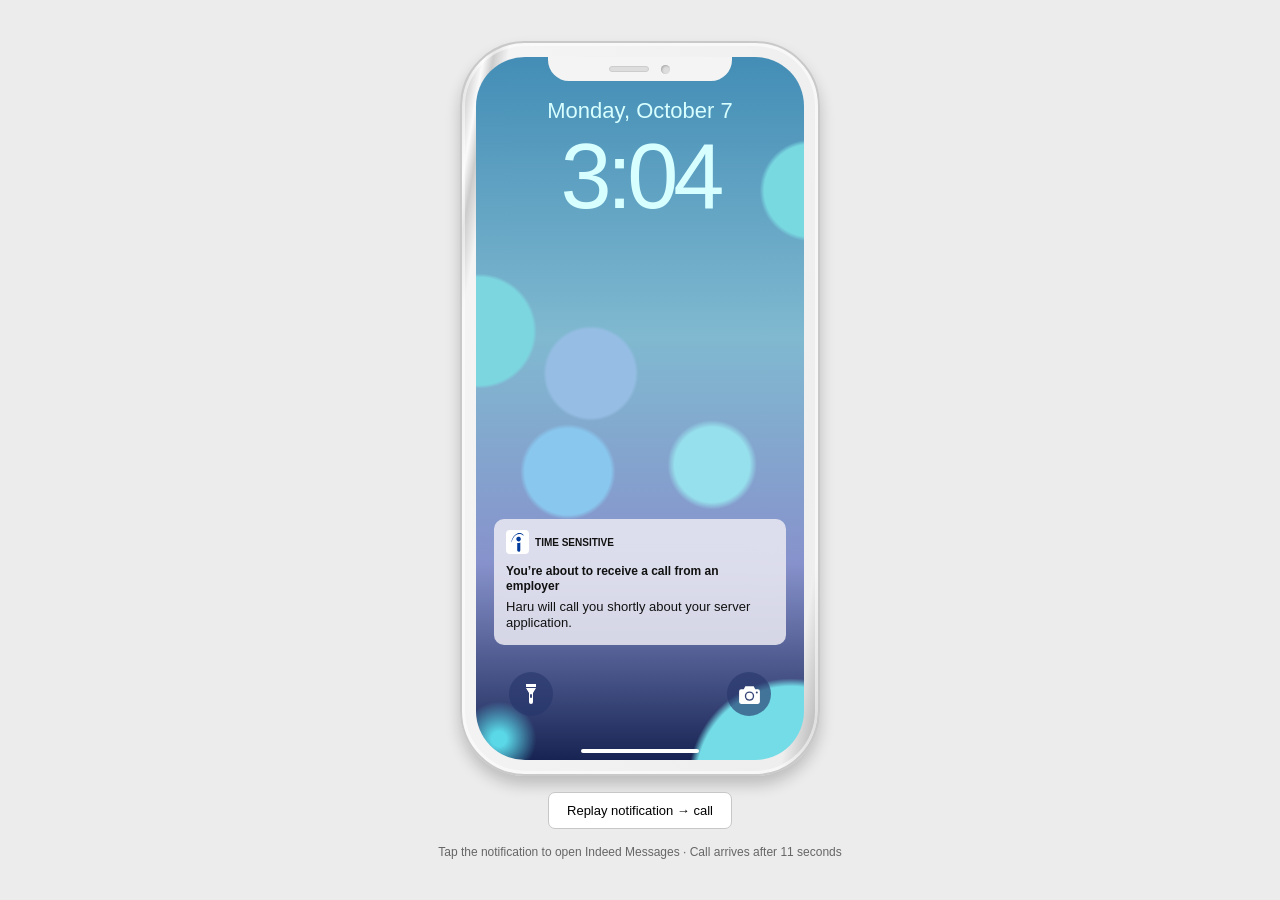
==== indeed-c2c-in-dradis/jobseeker-app.html @ b5d99a65 "Simplify Haru call header and inset status bar" ====
<!doctype html>
<html lang="en"><head><meta charset="utf-8"><meta name="viewport" content="width=device-width,initial-scale=1"><title>Indeed — Jobseeker incoming call</title><link rel="stylesheet" href="jobseeker.css"><link rel="stylesheet" href="jobseeker-flow.css"></head>
<body><main><div class="phone"><div class="screen"><div class="notch"><i></i><b></b></div><section id="lock" aria-label="Jobseeker lock screen"><div class="date">Monday, October 7</div><div class="time">3:04</div><button type="button" class="notification" aria-label="Open employer message in Indeed"><div class="notification-heading"><span class="indeed-icon"><img src="assets/indeed-notification.svg" alt="Indeed"></span><strong>TIME SENSITIVE</strong></div><h1>You’re about to receive a call from an employer</h1><p>Haru will call you shortly about your server application.</p></button><div class="shortcuts"><span aria-label="Flashlight"><svg viewBox="0 0 24 24" aria-hidden="true"><path fill="currentColor" d="M7 2h10v3H7zm0 4h10l-3 5v9a2 2 0 0 1-4 0v-9z"/><rect x="11" y="12" width="2" height="4" rx="1" fill="#354578"/></svg></span><span aria-label="Camera"><svg viewBox="0 0 24 24" aria-hidden="true"><path fill="currentColor" d="M8 4h8l1.5 3H20a2 2 0 0 1 2 2v10a2 2 0 0 1-2 2H4a2 2 0 0 1-2-2V9a2 2 0 0 1 2-2h2.5z"/><circle cx="12" cy="13.5" r="4.5" fill="#354578"/><circle cx="12" cy="13.5" r="3.2" fill="currentColor"/><circle cx="19" cy="10" r="1" fill="#354578"/></svg></span></div></section><section id="messages" hidden aria-label="Indeed messaging"><div class="ios-status"><span>4:50</span><div><span class="cell-bars" aria-hidden="true"><i></i><i></i><i></i><i></i></span><svg class="" viewBox="0 0 24 24" fill="none" stroke="currentColor" stroke-width="1.5" stroke-linecap="round" stroke-linejoin="round" aria-hidden="true"><path d="M3 8c5-4 13-4 18 0M6 11c3.5-3 8.5-3 12 0m-9 3c2-1.5 4-1.5 6 0"/><circle cx="12" cy="17" r="1" fill="currentColor" stroke="none"/></svg><svg class="" viewBox="0 0 24 24" fill="none" stroke="currentColor" stroke-width="1.5" stroke-linecap="round" stroke-linejoin="round" aria-hidden="true"><rect x="2" y="7" width="18" height="10" rx="2"/><path d="M22 10v4"/><rect x="4" y="9" width="14" height="6" rx=".7" fill="currentColor" stroke="none"/></svg></div></div><div class="safari-address"><small>AA</small><span>messages.indeed.com</span><span>↻</span></div><div class="thread-header"><span aria-hidden="true">‹</span><div><strong>Server</strong><small>Haru</small></div><span aria-hidden="true">⋮</span></div><div class="thread-scroll" id="message-list"><p class="applied">You applied to this position on October 7.</p><div class="thread-day">MONDAY</div><div class="sender"><span class="sender-avatar"><img src="assets/haru-logo.svg" alt="Haru"></span><strong>Hiring team</strong><time>· 3:04 PM</time></div><div class="message-body"><p>Dear Oliver,</p><p>Thank you for applying for our server position at Haru. We’re interested in learning more about your experience.</p><p>We’ll call you shortly through Indeed to talk about your application. You can answer the call right here.</p><p>Thanks,<br>Haru<br>Hiring team</p></div></div><form id="message-form"><textarea id="message-input" aria-label="Write your message" placeholder="Write your message"></textarea><div class="composer-actions"><span class="attachment-icon" role="img" aria-label="Attachment"><svg viewBox="0 0 24 24" fill="none" stroke="currentColor" stroke-width="1.7" stroke-linecap="round" stroke-linejoin="round" aria-hidden="true"><path d="M8 7v10a4 4 0 0 0 8 0V6a3 3 0 0 0-6 0v11a1 1 0 0 0 2 0V7"/></svg></span><button type="submit">Send</button></div></form><div class="browser-toolbar" aria-label="Safari toolbar"><span aria-label="Back"><svg class="" viewBox="0 0 24 24" fill="none" stroke="currentColor" stroke-width="1.5" stroke-linecap="round" stroke-linejoin="round" aria-hidden="true"><path d="m14.5 5-7 7 7 7"/></svg></span><span class="disabled" aria-label="Forward"><svg class="" viewBox="0 0 24 24" fill="none" stroke="currentColor" stroke-width="1.5" stroke-linecap="round" stroke-linejoin="round" aria-hidden="true"><path d="m9.5 5 7 7-7 7"/></svg></span><span aria-label="Share"><svg class="" viewBox="0 0 24 24" fill="none" stroke="currentColor" stroke-width="1.5" stroke-linecap="round" stroke-linejoin="round" aria-hidden="true"><path d="M8 8H5v13h14V8h-3M12 15V2m-4 4 4-4 4 4"/></svg></span><span aria-label="Bookmarks"><svg class="" viewBox="0 0 24 24" fill="none" stroke="currentColor" stroke-width="1.5" stroke-linecap="round" stroke-linejoin="round" aria-hidden="true"><path d="M12 5c-3-2-6-2-10-1v16c4-1 7-1 10 1 3-2 6-2 10-1V4c-4-1-7-1-10 1Zm0 0v16"/></svg></span><span aria-label="Tabs"><svg class="" viewBox="0 0 24 24" fill="none" stroke="currentColor" stroke-width="1.5" stroke-linecap="round" stroke-linejoin="round" aria-hidden="true"><rect x="7" y="7" width="14" height="14" rx="2"/><path d="M16 7V3H3v13h4"/></svg></span></div></section><section id="incoming" hidden aria-label="Incoming employer call"><div class="ios-status"><span>4:50</span><div><span class="cell-bars" aria-hidden="true"><i></i><i></i><i></i><i></i></span><svg class="" viewBox="0 0 24 24" fill="none" stroke="currentColor" stroke-width="1.5" stroke-linecap="round" stroke-linejoin="round" aria-hidden="true"><path d="M3 8c5-4 13-4 18 0M6 11c3.5-3 8.5-3 12 0m-9 3c2-1.5 4-1.5 6 0"/><circle cx="12" cy="17" r="1" fill="currentColor" stroke="none"/></svg><svg class="" viewBox="0 0 24 24" fill="none" stroke="currentColor" stroke-width="1.5" stroke-linecap="round" stroke-linejoin="round" aria-hidden="true"><rect x="2" y="7" width="18" height="10" rx="2"/><path d="M22 10v4"/><rect x="4" y="9" width="14" height="6" rx=".7" fill="currentColor" stroke="none"/></svg></div></div><h2>Haru</h2><p id="phone-status" role="status">Incoming call</p><div class="avatar"><img src="assets/haru-logo.svg" alt="Haru"></div><div class="call-actions"><button id="decline" class="red" aria-label="Decline call"><svg viewBox="0 0 32 32" aria-hidden="true" focusable="false"><path fill="currentColor" d="M7.1 3.3c.7-.4 1.6-.2 2 .5l3.2 5.1c.4.7.4 1.5-.2 2.1l-2.2 2.2c1.9 3.8 4.9 6.8 8.7 8.7l2.2-2.2c.6-.6 1.4-.6 2.1-.2l5.1 3.2c.7.4.9 1.3.5 2l-1.6 3c-.6 1.1-1.8 1.7-3 1.4C13.4 27 5 18.6 2.9 8.1c-.3-1.2.3-2.4 1.4-3z"/></svg><small>Decline</small></button><button id="answer" class="green" aria-label="Accept call"><svg viewBox="0 0 32 32" aria-hidden="true" focusable="false"><path fill="currentColor" d="M7.1 3.3c.7-.4 1.6-.2 2 .5l3.2 5.1c.4.7.4 1.5-.2 2.1l-2.2 2.2c1.9 3.8 4.9 6.8 8.7 8.7l2.2-2.2c.6-.6 1.4-.6 2.1-.2l5.1 3.2c.7.4.9 1.3.5 2l-1.6 3c-.6 1.1-1.8 1.7-3 1.4C13.4 27 5 18.6 2.9 8.1c-.3-1.2.3-2.4 1.4-3z"/></svg><small>Accept</small></button></div><div class="connected-controls" hidden><button id="call-camera" aria-label="Turn camera on" aria-pressed="false"><svg viewBox="0 0 24 24" fill="none" stroke="currentColor" stroke-width="1.8" stroke-linecap="round" stroke-linejoin="round" aria-hidden="true"><rect x="2" y="6" width="13" height="12" rx="2"/><path d="m15 10 7-4v12l-7-4"/></svg><small>Camera</small></button><button id="call-microphone" aria-label="Mute microphone" aria-pressed="false"><svg viewBox="0 0 24 24" fill="none" stroke="currentColor" stroke-width="1.8" stroke-linecap="round" stroke-linejoin="round" aria-hidden="true"><rect x="9" y="2" width="6" height="13" rx="3"/><path d="M5 10v2a7 7 0 0 0 14 0v-2m-7 9v3m-4 0h8"/></svg><small>Mute</small></button><button id="call-speaker" aria-label="Turn speakerphone on" aria-pressed="false"><svg viewBox="0 0 24 24" fill="none" stroke="currentColor" stroke-width="1.8" stroke-linecap="round" stroke-linejoin="round" aria-hidden="true"><path d="M3 9h4l5-5v16l-5-5H3zm13-1a6 6 0 0 1 0 8m3-11a10 10 0 0 1 0 14"/></svg><small>Speaker</small></button><button id="call-end" aria-label="End call"><svg viewBox="0 0 24 24" fill="none" stroke="currentColor" stroke-width="1.8" stroke-linecap="round" stroke-linejoin="round" aria-hidden="true"><path d="M3 14c5-5 13-5 18 0l-2 4-4-2v-3H9v3l-4 2z"/></svg><small>End</small></button></div></section><div class="home-bar"></div></div></div><button id="replay">Replay notification → call</button><p class="demo-label">Tap the notification to open Indeed Messages · Call arrives after 11 seconds</p></main><script src="jobseeker-flow.js"></script></body></html>
---- indeed-c2c-in-dradis/jobseeker.css ----
*{box-sizing:border-box}body{margin:0;background:#ececec;font-family:Arial,Helvetica,sans-serif;color:#111}main{min-height:100dvh;display:flex;align-items:center;justify-content:center;flex-direction:column;padding:24px;gap:16px}.phone{width:min(360px,calc((100dvh - 132px)*.49));min-width:240px;aspect-ratio: .49;background:linear-gradient(100deg,#aaa,#fafafa 5%,#ccc 7%,#f4f4f4 10%,#eee 92%,#aaa);border:2px solid #c9c9c9;border-radius:65px;padding:14px;box-shadow:0 9px 15px #0003,inset 0 0 0 3px #fff8}.screen{height:100%;position:relative;overflow:hidden;border-radius:49px;background:radial-gradient(circle at 102% 19%,#79d9e1 0 7%,transparent 7.7%),radial-gradient(circle at 1% 39%,#7cd6e0 0 10%,transparent 10.7%),radial-gradient(circle at 35% 45%,#96bde4 0 10%,transparent 10.8%),radial-gradient(circle at 72% 58%,#96dfec 0 8%,transparent 9.5%),radial-gradient(circle at 28% 59%,#89c7ee 0 9%,transparent 10%),radial-gradient(circle at 96% 103%,#73dce7 0 12%,transparent 13%),radial-gradient(circle at 7% 97%,#5ad8e7 0 1%,transparent 5%),linear-gradient(#438db6,#80b9d0 40%,#8792cc 72%,#172453)}.notch{position:absolute;z-index:3;top:0;left:22%;width:56%;height:24px;background:#f4f4f4;border-radius:0 0 21px 21px;display:flex;align-items:center;justify-content:center;gap:12px}.notch i{width:40px;height:6px;border-radius:10px;background:#ddd;border:1px solid #ccc}.notch b{width:9px;height:9px;background:#ddd;border-radius:50%;box-shadow:inset 1px 1px 2px #aaa}.date{text-align:center;color:#d7ffff;font-size:clamp(16px,2.6vh,22px);padding-top:41px}.time{text-align:center;font-size:clamp(65px,12vh,92px);letter-spacing:-5px;line-height:1.15;color:#d7ffff}.notification{position:absolute;left:5.5%;right:5.5%;bottom:16.4%;border-radius:10px;background:#ebeaf3d9;padding:11px 12px 14px;backdrop-filter:blur(15px)}.notification-heading{display:flex;align-items:center;gap:6px;margin-bottom:10px;font-size:10px}.indeed-icon{background:white;border-radius:4px;color:#003a9b;font-size:20px;font-weight:bold;width:23px;height:24px;text-align:center;font-family:Georgia,serif}.notification h1{font-size:12px;line-height:1.25;margin:0 0 5px;font-weight:600}.notification p{font-size:13px;line-height:1.2;margin:0}.shortcuts{position:absolute;bottom:6.2%;left:10%;right:10%;display:flex;justify-content:space-between}.shortcuts span{display:grid;place-items:center;border-radius:100%;width:44px;height:44px;background:#27366ca1;color:white;font-size:25px}.home-bar{position:absolute;bottom:7px;left:32%;width:36%;height:4px;border-radius:4px;background:white}#incoming{position:absolute;inset:0;background:#192c4c77;color:white;text-align:center;padding-top:67px;backdrop-filter:blur(20px)}[hidden]{display:none!important}.call-label{font-size:14px;opacity:.8;margin:0 0 15px}h2{font-size:25px;font-weight:400;line-height:1.2;margin:0 12px}#phone-status{font-size:15px;color:#dce4f0}.avatar{width:85px;height:85px;border-radius:50%;background:#ffffff24;margin:40px auto;font-size:30px;display:grid;place-items:center}.call-actions{position:absolute;bottom:15%;left:13%;right:13%;display:flex;justify-content:space-between}.call-actions button{border:0;border-radius:50%;width:58px;height:58px;color:#fff;font-size:32px;position:relative;cursor:pointer}.red{background:#ff3b30}.green{background:#34c759}.call-actions small{position:absolute;top:72px;left:0;width:100%;font-size:12px}#replay{border:1px solid #c7c7c7;background:white;border-radius:7px;padding:10px 18px;font-size:13px;cursor:pointer}.demo-label{font-size:12px;color:#666;margin:0}

.call-actions button{display:grid;place-items:center;padding:0}.call-actions svg{width:31px;height:31px;display:block}.call-actions .red svg{transform:rotate(135deg)}.call-actions .green svg{transform:rotate(-8deg)}.call-actions small{font-family:-apple-system,BlinkMacSystemFont,Arial,sans-serif;font-size:13px;font-weight:400;color:white;line-height:1.2}.call-actions button:focus-visible{outline:3px solid white;outline-offset:5px}

.shortcuts svg{display:block;width:25px;height:25px}.shortcuts span:first-child svg{width:24px;height:28px}

.indeed-icon{display:inline-flex;align-items:center;justify-content:center;flex-shrink:0}.indeed-icon img{display:block;width:17px;height:21px;object-fit:contain}
---- indeed-c2c-in-dradis/jobseeker-flow.css ----
.notification{display:block;text-align:left;border:0;font-family:inherit;color:inherit;cursor:pointer;width:89%;transition:background .15s}.notification:hover{background:#f5f5ffff}.notification:focus-visible{outline:3px solid #003a9b;outline-offset:3px}#messages{position:absolute;inset:0;background:#fff;display:flex;flex-direction:column;padding:29px 0 14px;font-family:Arial,Helvetica,sans-serif}.safari-address{margin:6px 8px 0;background:#efefef;border-radius:8px;display:flex;align-items:center;justify-content:space-between;padding:9px 10px;font-size:11px;color:#111}.safari-address small{font-size:9px}.thread-header{display:flex;align-items:center;justify-content:space-between;padding:15px 12px 11px;border-bottom:1px solid #e9e9e9;color:#444}.thread-header>span{font-size:23px}.thread-header div{text-align:center}.thread-header strong{display:block;font-size:13px}.thread-header small{display:block;font-size:11px;color:#767676;margin-top:4px}.thread-scroll{padding:12px 10px;flex:1;overflow:auto}.applied{font-size:10px;padding:14px 9px;background:#f3f2f1;color:#595959;border-radius:6px;text-align:center;margin:0 0 16px}.thread-day{display:flex;align-items:center;gap:10px;font-size:8px;color:#767676;justify-content:center;margin:0 0 12px}.thread-day:before,.thread-day:after{content:'';height:1px;background:#ddd;flex:1}.sender{display:flex;align-items:center;gap:6px;font-size:11px}.sender-avatar{display:grid;place-items:center;width:22px;height:22px;border-radius:50%;background:#f4e2a2;color:#315343;font-size:9px;border:1px solid #54736c}.sender time{font-size:9px;color:#767676}.message-body{margin:3px 3px 20px 28px;color:#444;font-size:12px;line-height:1.55}.message-body p{margin:0 0 15px}#message-form{border-top:1px solid #ddd;padding:12px 12px 10px;box-shadow:0 -1px 3px #00000008}#message-input{resize:none;width:100%;height:48px;border:0;outline:none;font-family:inherit;font-size:12px}#message-input:focus-visible{outline:2px solid #003a9b;border-radius:3px}.composer-actions{display:flex;justify-content:space-between;align-items:center}.composer-actions span{font-size:20px;color:#767676}.composer-actions button{background:#2557a7;color:white;border:0;border-radius:5px;padding:7px 12px;font-size:11px;font-weight:bold;cursor:pointer}.browser-toolbar{height:40px;background:#fafafa;display:flex;align-items:center;justify-content:space-around;color:#007aff;font-size:22px;border-top:1px solid #eee}.sent-message{margin:10px 0 10px 35px;background:#eef4ff;border-radius:9px;padding:10px;font-size:12px;line-height:1.4;overflow-wrap:anywhere}#incoming{background:linear-gradient(#edf3ff,#fff);color:#2d2d2d;backdrop-filter:none;padding-top:65px}#incoming .call-label{color:#595959;font-size:11px;letter-spacing:1px}#incoming h2{font-size:24px;font-weight:600}#incoming .avatar{background:white;border:1px solid #d5e0f2;border-radius:20px;color:#476251;margin:28px auto}#incoming #phone-status{color:#003a9b}#incoming .call-actions small{color:#2d2d2d}#incoming .call-role{color:#595959;font-size:12px;margin:14px 15px}.screen:has(#messages:not([hidden])),.screen:has(#incoming:not([hidden])){background:#fff}.screen:has(#messages:not([hidden])) .home-bar,.screen:has(#incoming:not([hidden])) .home-bar{background:#222}.screen:has(#messages:not([hidden])) .notch,.screen:has(#incoming:not([hidden])) .notch{background:#222}

/* iPhone Safari chrome */
#messages{padding-top:0}.ios-status{height:32px;min-height:32px;padding:8px 15px 0;display:flex;align-items:center;justify-content:space-between;font-size:11px;font-weight:600;color:#111}.ios-status>div{display:flex;align-items:center;gap:4px}.ios-status svg{width:15px;height:15px}.ios-status svg:last-child{width:20px}.cell-bars{display:flex;align-items:flex-end;gap:1.5px;height:10px}.cell-bars i{width:2px;background:#111;border-radius:.4px}.cell-bars i:nth-child(1){height:3px}.cell-bars i:nth-child(2){height:5px}.cell-bars i:nth-child(3){height:7px}.cell-bars i:nth-child(4){height:9px}.safari-address{margin:6px 8px 0;padding:8px 9px;min-height:30px;border-radius:7px;font-size:11px}.safari-address small{font-size:10px}.browser-toolbar{height:44px;min-height:44px;padding:7px 10px 8px;background:#fafafa;display:flex;justify-content:space-between;align-items:center;border-top:1px solid #e8e8e8}.browser-toolbar>span{display:grid;place-items:center;width:32px;height:30px;color:#007aff}.browser-toolbar svg{width:20px;height:20px}.browser-toolbar .disabled{color:#c7c7cc}.attachment-icon{display:inline-flex;align-items:center}.attachment-icon svg{width:19px;height:22px;color:#767676}.screen:has(#messages:not([hidden])) .notch{height:20px;width:52%;left:24%;border-radius:0 0 13px 13px}.screen:has(#messages:not([hidden])) .notch i{width:30px;height:3px;background:#444;border:0}.screen:has(#messages:not([hidden])) .notch b{width:5px;height:5px;background:#263144;box-shadow:inset 0 0 2px #000}

/* Continuous Safari chrome and unclipped upright attachment. */
#messages{padding-bottom:0;background:#f5f5f5}.ios-status{background:#f5f5f5}.safari-address{background:#e9e9e9;margin-bottom:10px;flex-shrink:0}.thread-header{border-top:1px solid #d4d4d4;background:white;flex-shrink:0}.thread-scroll{background:white;min-height:0}#message-form{background:white;flex-shrink:0}.browser-toolbar{height:58px;min-height:58px;padding-bottom:22px;background:#f5f5f5}.screen:has(#messages:not([hidden])){background:#f5f5f5}.attachment-icon{width:24px;height:28px;display:inline-flex;align-items:center;justify-content:center;overflow:visible}.attachment-icon svg{width:21px;height:25px;overflow:visible;transform:none;flex-shrink:0}

/* Haru identity and dark in-app call screen. */
.sender-avatar{background:#111;border:0;overflow:hidden}.sender-avatar img{width:100%;height:100%;display:block}.avatar img{width:100%;height:100%;display:block;border-radius:50%}#incoming{background:radial-gradient(ellipse at 10% 70%,#514035,transparent 80%),#252423;color:white;padding-top:62px;display:flex;flex-direction:column;align-items:center}#incoming .call-label{color:#ddd;font-size:12px;letter-spacing:0;order:0;margin:0}#incoming .avatar{order:1;margin:42px auto 20px;width:91px;height:91px;background:#111;border:0;border-radius:50%;overflow:hidden}#incoming h2{order:2;font-size:29px;margin:0;font-weight:600;color:white}#incoming .call-role{order:3;color:#ddd;margin:12px 15px 0;font-size:13px}#incoming #phone-status{order:4;color:white;margin-top:15px;font-size:18px}#incoming .call-actions{bottom:14%;left:16%;right:16%}#incoming .call-actions small{color:white}#incoming .green{background:#34c759}#incoming .red{background:#ed1835}.screen:has(#incoming:not([hidden])) .home-bar{background:white}
/* Indeed ringing state: repeating dots stop once the call is answered or ended. */
#incoming{background:radial-gradient(ellipse at 15% 70%,#2557a7,transparent 85%),linear-gradient(155deg,#123f85,#071f4a)}
#incoming.ringing #phone-status::after{content:'...';display:inline-block;width:1.1em;overflow:hidden;vertical-align:bottom;white-space:nowrap;text-align:left;animation:ringing-dots 1.4s steps(4,end) infinite}
@keyframes ringing-dots{0%{clip-path:inset(0 100% 0 0)}25%{clip-path:inset(0 66% 0 0)}50%{clip-path:inset(0 33% 0 0)}75%,100%{clip-path:inset(0 0 0 0)}}
@media(prefers-reduced-motion:reduce){#incoming.ringing #phone-status::after{animation:none;clip-path:none}}

#incoming>.ios-status{position:absolute;top:0;left:0;right:0;background:transparent;color:white}#incoming .cell-bars i{background:white}.connected-controls{position:absolute;bottom:12%;left:6%;right:6%;display:flex;justify-content:space-between;gap:10px}.connected-controls button{position:relative;background:#ffffff20;color:white;border:0;border-radius:50%;width:48px;height:48px;display:grid;place-items:center;cursor:pointer}.connected-controls svg{width:23px;height:23px;fill:none}.connected-controls button[aria-pressed=true]{background:white;color:#003a9b}.connected-controls #call-end{background:#ed1835;color:white}.connected-controls small{position:absolute;top:59px;font-size:10px;color:white;white-space:nowrap}.connected-controls button:focus-visible{outline:2px solid white;outline-offset:4px}

#incoming>.ios-status{padding-left:24px;padding-right:24px;padding-top:11px;height:35px;min-height:35px}#incoming .avatar{margin-top:32px}#incoming #phone-status{margin-top:13px}
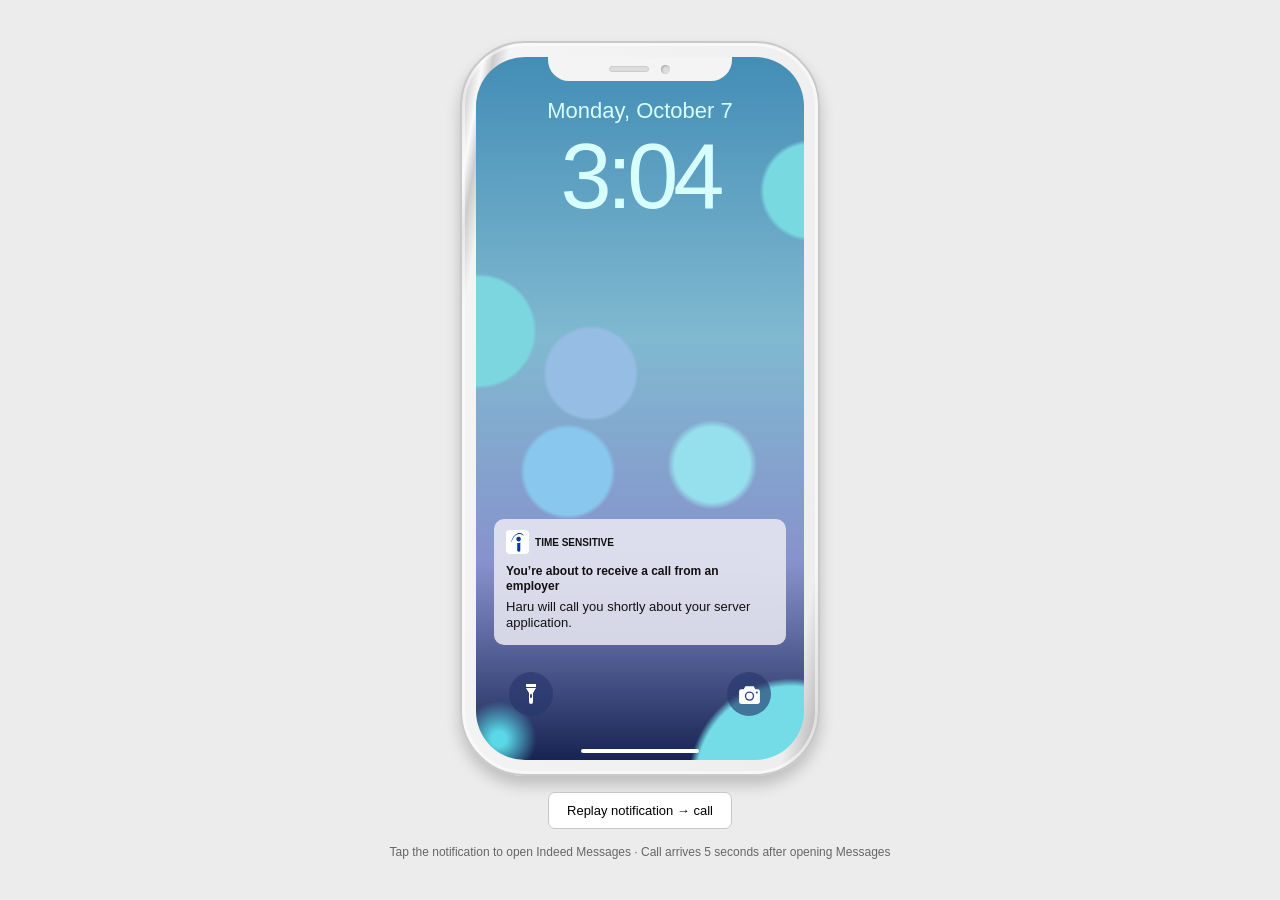
==== commit 1ef694fe: "Ring five seconds after opening Messages and return to thread after call" ====
--- a/indeed-c2c-in-dradis/jobseeker-app.html
+++ b/indeed-c2c-in-dradis/jobseeker-app.html
@@ -1,3 +1,3 @@
 <!doctype html>
 <html lang="en"><head><meta charset="utf-8"><meta name="viewport" content="width=device-width,initial-scale=1"><title>Indeed — Jobseeker incoming call</title><link rel="stylesheet" href="jobseeker.css"><link rel="stylesheet" href="jobseeker-flow.css"></head>
-<body><main><div class="phone"><div class="screen"><div class="notch"><i></i><b></b></div><section id="lock" aria-label="Jobseeker lock screen"><div class="date">Monday, October 7</div><div class="time">3:04</div><button type="button" class="notification" aria-label="Open employer message in Indeed"><div class="notification-heading"><span class="indeed-icon"><img src="assets/indeed-notification.svg" alt="Indeed"></span><strong>TIME SENSITIVE</strong></div><h1>You’re about to receive a call from an employer</h1><p>Haru will call you shortly about your server application.</p></button><div class="shortcuts"><span aria-label="Flashlight"><svg viewBox="0 0 24 24" aria-hidden="true"><path fill="currentColor" d="M7 2h10v3H7zm0 4h10l-3 5v9a2 2 0 0 1-4 0v-9z"/><rect x="11" y="12" width="2" height="4" rx="1" fill="#354578"/></svg></span><span aria-label="Camera"><svg viewBox="0 0 24 24" aria-hidden="true"><path fill="currentColor" d="M8 4h8l1.5 3H20a2 2 0 0 1 2 2v10a2 2 0 0 1-2 2H4a2 2 0 0 1-2-2V9a2 2 0 0 1 2-2h2.5z"/><circle cx="12" cy="13.5" r="4.5" fill="#354578"/><circle cx="12" cy="13.5" r="3.2" fill="currentColor"/><circle cx="19" cy="10" r="1" fill="#354578"/></svg></span></div></section><section id="messages" hidden aria-label="Indeed messaging"><div class="ios-status"><span>4:50</span><div><span class="cell-bars" aria-hidden="true"><i></i><i></i><i></i><i></i></span><svg class="" viewBox="0 0 24 24" fill="none" stroke="currentColor" stroke-width="1.5" stroke-linecap="round" stroke-linejoin="round" aria-hidden="true"><path d="M3 8c5-4 13-4 18 0M6 11c3.5-3 8.5-3 12 0m-9 3c2-1.5 4-1.5 6 0"/><circle cx="12" cy="17" r="1" fill="currentColor" stroke="none"/></svg><svg class="" viewBox="0 0 24 24" fill="none" stroke="currentColor" stroke-width="1.5" stroke-linecap="round" stroke-linejoin="round" aria-hidden="true"><rect x="2" y="7" width="18" height="10" rx="2"/><path d="M22 10v4"/><rect x="4" y="9" width="14" height="6" rx=".7" fill="currentColor" stroke="none"/></svg></div></div><div class="safari-address"><small>AA</small><span>messages.indeed.com</span><span>↻</span></div><div class="thread-header"><span aria-hidden="true">‹</span><div><strong>Server</strong><small>Haru</small></div><span aria-hidden="true">⋮</span></div><div class="thread-scroll" id="message-list"><p class="applied">You applied to this position on October 7.</p><div class="thread-day">MONDAY</div><div class="sender"><span class="sender-avatar"><img src="assets/haru-logo.svg" alt="Haru"></span><strong>Hiring team</strong><time>· 3:04 PM</time></div><div class="message-body"><p>Dear Oliver,</p><p>Thank you for applying for our server position at Haru. We’re interested in learning more about your experience.</p><p>We’ll call you shortly through Indeed to talk about your application. You can answer the call right here.</p><p>Thanks,<br>Haru<br>Hiring team</p></div></div><form id="message-form"><textarea id="message-input" aria-label="Write your message" placeholder="Write your message"></textarea><div class="composer-actions"><span class="attachment-icon" role="img" aria-label="Attachment"><svg viewBox="0 0 24 24" fill="none" stroke="currentColor" stroke-width="1.7" stroke-linecap="round" stroke-linejoin="round" aria-hidden="true"><path d="M8 7v10a4 4 0 0 0 8 0V6a3 3 0 0 0-6 0v11a1 1 0 0 0 2 0V7"/></svg></span><button type="submit">Send</button></div></form><div class="browser-toolbar" aria-label="Safari toolbar"><span aria-label="Back"><svg class="" viewBox="0 0 24 24" fill="none" stroke="currentColor" stroke-width="1.5" stroke-linecap="round" stroke-linejoin="round" aria-hidden="true"><path d="m14.5 5-7 7 7 7"/></svg></span><span class="disabled" aria-label="Forward"><svg class="" viewBox="0 0 24 24" fill="none" stroke="currentColor" stroke-width="1.5" stroke-linecap="round" stroke-linejoin="round" aria-hidden="true"><path d="m9.5 5 7 7-7 7"/></svg></span><span aria-label="Share"><svg class="" viewBox="0 0 24 24" fill="none" stroke="currentColor" stroke-width="1.5" stroke-linecap="round" stroke-linejoin="round" aria-hidden="true"><path d="M8 8H5v13h14V8h-3M12 15V2m-4 4 4-4 4 4"/></svg></span><span aria-label="Bookmarks"><svg class="" viewBox="0 0 24 24" fill="none" stroke="currentColor" stroke-width="1.5" stroke-linecap="round" stroke-linejoin="round" aria-hidden="true"><path d="M12 5c-3-2-6-2-10-1v16c4-1 7-1 10 1 3-2 6-2 10-1V4c-4-1-7-1-10 1Zm0 0v16"/></svg></span><span aria-label="Tabs"><svg class="" viewBox="0 0 24 24" fill="none" stroke="currentColor" stroke-width="1.5" stroke-linecap="round" stroke-linejoin="round" aria-hidden="true"><rect x="7" y="7" width="14" height="14" rx="2"/><path d="M16 7V3H3v13h4"/></svg></span></div></section><section id="incoming" hidden aria-label="Incoming employer call"><div class="ios-status"><span>4:50</span><div><span class="cell-bars" aria-hidden="true"><i></i><i></i><i></i><i></i></span><svg class="" viewBox="0 0 24 24" fill="none" stroke="currentColor" stroke-width="1.5" stroke-linecap="round" stroke-linejoin="round" aria-hidden="true"><path d="M3 8c5-4 13-4 18 0M6 11c3.5-3 8.5-3 12 0m-9 3c2-1.5 4-1.5 6 0"/><circle cx="12" cy="17" r="1" fill="currentColor" stroke="none"/></svg><svg class="" viewBox="0 0 24 24" fill="none" stroke="currentColor" stroke-width="1.5" stroke-linecap="round" stroke-linejoin="round" aria-hidden="true"><rect x="2" y="7" width="18" height="10" rx="2"/><path d="M22 10v4"/><rect x="4" y="9" width="14" height="6" rx=".7" fill="currentColor" stroke="none"/></svg></div></div><h2>Haru</h2><p id="phone-status" role="status">Incoming call</p><div class="avatar"><img src="assets/haru-logo.svg" alt="Haru"></div><div class="call-actions"><button id="decline" class="red" aria-label="Decline call"><svg viewBox="0 0 32 32" aria-hidden="true" focusable="false"><path fill="currentColor" d="M7.1 3.3c.7-.4 1.6-.2 2 .5l3.2 5.1c.4.7.4 1.5-.2 2.1l-2.2 2.2c1.9 3.8 4.9 6.8 8.7 8.7l2.2-2.2c.6-.6 1.4-.6 2.1-.2l5.1 3.2c.7.4.9 1.3.5 2l-1.6 3c-.6 1.1-1.8 1.7-3 1.4C13.4 27 5 18.6 2.9 8.1c-.3-1.2.3-2.4 1.4-3z"/></svg><small>Decline</small></button><button id="answer" class="green" aria-label="Accept call"><svg viewBox="0 0 32 32" aria-hidden="true" focusable="false"><path fill="currentColor" d="M7.1 3.3c.7-.4 1.6-.2 2 .5l3.2 5.1c.4.7.4 1.5-.2 2.1l-2.2 2.2c1.9 3.8 4.9 6.8 8.7 8.7l2.2-2.2c.6-.6 1.4-.6 2.1-.2l5.1 3.2c.7.4.9 1.3.5 2l-1.6 3c-.6 1.1-1.8 1.7-3 1.4C13.4 27 5 18.6 2.9 8.1c-.3-1.2.3-2.4 1.4-3z"/></svg><small>Accept</small></button></div><div class="connected-controls" hidden><button id="call-camera" aria-label="Turn camera on" aria-pressed="false"><svg viewBox="0 0 24 24" fill="none" stroke="currentColor" stroke-width="1.8" stroke-linecap="round" stroke-linejoin="round" aria-hidden="true"><rect x="2" y="6" width="13" height="12" rx="2"/><path d="m15 10 7-4v12l-7-4"/></svg><small>Camera</small></button><button id="call-microphone" aria-label="Mute microphone" aria-pressed="false"><svg viewBox="0 0 24 24" fill="none" stroke="currentColor" stroke-width="1.8" stroke-linecap="round" stroke-linejoin="round" aria-hidden="true"><rect x="9" y="2" width="6" height="13" rx="3"/><path d="M5 10v2a7 7 0 0 0 14 0v-2m-7 9v3m-4 0h8"/></svg><small>Mute</small></button><button id="call-speaker" aria-label="Turn speakerphone on" aria-pressed="false"><svg viewBox="0 0 24 24" fill="none" stroke="currentColor" stroke-width="1.8" stroke-linecap="round" stroke-linejoin="round" aria-hidden="true"><path d="M3 9h4l5-5v16l-5-5H3zm13-1a6 6 0 0 1 0 8m3-11a10 10 0 0 1 0 14"/></svg><small>Speaker</small></button><button id="call-end" aria-label="End call"><svg viewBox="0 0 24 24" fill="none" stroke="currentColor" stroke-width="1.8" stroke-linecap="round" stroke-linejoin="round" aria-hidden="true"><path d="M3 14c5-5 13-5 18 0l-2 4-4-2v-3H9v3l-4 2z"/></svg><small>End</small></button></div></section><div class="home-bar"></div></div></div><button id="replay">Replay notification → call</button><p class="demo-label">Tap the notification to open Indeed Messages · Call arrives after 11 seconds</p></main><script src="jobseeker-flow.js"></script></body></html>
+<body><main><div class="phone"><div class="screen"><div class="notch"><i></i><b></b></div><section id="lock" aria-label="Jobseeker lock screen"><div class="date">Monday, October 7</div><div class="time">3:04</div><button type="button" class="notification" aria-label="Open employer message in Indeed"><div class="notification-heading"><span class="indeed-icon"><img src="assets/indeed-notification.svg" alt="Indeed"></span><strong>TIME SENSITIVE</strong></div><h1>You’re about to receive a call from an employer</h1><p>Haru will call you shortly about your server application.</p></button><div class="shortcuts"><span aria-label="Flashlight"><svg viewBox="0 0 24 24" aria-hidden="true"><path fill="currentColor" d="M7 2h10v3H7zm0 4h10l-3 5v9a2 2 0 0 1-4 0v-9z"/><rect x="11" y="12" width="2" height="4" rx="1" fill="#354578"/></svg></span><span aria-label="Camera"><svg viewBox="0 0 24 24" aria-hidden="true"><path fill="currentColor" d="M8 4h8l1.5 3H20a2 2 0 0 1 2 2v10a2 2 0 0 1-2 2H4a2 2 0 0 1-2-2V9a2 2 0 0 1 2-2h2.5z"/><circle cx="12" cy="13.5" r="4.5" fill="#354578"/><circle cx="12" cy="13.5" r="3.2" fill="currentColor"/><circle cx="19" cy="10" r="1" fill="#354578"/></svg></span></div></section><section id="messages" hidden aria-label="Indeed messaging"><div class="ios-status"><span>4:50</span><div><span class="cell-bars" aria-hidden="true"><i></i><i></i><i></i><i></i></span><svg class="" viewBox="0 0 24 24" fill="none" stroke="currentColor" stroke-width="1.5" stroke-linecap="round" stroke-linejoin="round" aria-hidden="true"><path d="M3 8c5-4 13-4 18 0M6 11c3.5-3 8.5-3 12 0m-9 3c2-1.5 4-1.5 6 0"/><circle cx="12" cy="17" r="1" fill="currentColor" stroke="none"/></svg><svg class="" viewBox="0 0 24 24" fill="none" stroke="currentColor" stroke-width="1.5" stroke-linecap="round" stroke-linejoin="round" aria-hidden="true"><rect x="2" y="7" width="18" height="10" rx="2"/><path d="M22 10v4"/><rect x="4" y="9" width="14" height="6" rx=".7" fill="currentColor" stroke="none"/></svg></div></div><div class="safari-address"><small>AA</small><span>messages.indeed.com</span><span>↻</span></div><div class="thread-header"><span aria-hidden="true">‹</span><div><strong>Server</strong><small>Haru</small></div><span aria-hidden="true">⋮</span></div><div class="thread-scroll" id="message-list"><p class="applied">You applied to this position on October 7.</p><div class="thread-day">MONDAY</div><div class="sender"><span class="sender-avatar"><img src="assets/haru-logo.svg" alt="Haru"></span><strong>Hiring team</strong><time>· 3:04 PM</time></div><div class="message-body"><p>Dear Oliver,</p><p>Thank you for applying for our server position at Haru. We’re interested in learning more about your experience.</p><p>We’ll call you shortly through Indeed to talk about your application. You can answer the call right here.</p><p>Thanks,<br>Haru<br>Hiring team</p></div></div><form id="message-form"><textarea id="message-input" aria-label="Write your message" placeholder="Write your message"></textarea><div class="composer-actions"><span class="attachment-icon" role="img" aria-label="Attachment"><svg viewBox="0 0 24 24" fill="none" stroke="currentColor" stroke-width="1.7" stroke-linecap="round" stroke-linejoin="round" aria-hidden="true"><path d="M8 7v10a4 4 0 0 0 8 0V6a3 3 0 0 0-6 0v11a1 1 0 0 0 2 0V7"/></svg></span><button type="submit">Send</button></div></form><div class="browser-toolbar" aria-label="Safari toolbar"><span aria-label="Back"><svg class="" viewBox="0 0 24 24" fill="none" stroke="currentColor" stroke-width="1.5" stroke-linecap="round" stroke-linejoin="round" aria-hidden="true"><path d="m14.5 5-7 7 7 7"/></svg></span><span class="disabled" aria-label="Forward"><svg class="" viewBox="0 0 24 24" fill="none" stroke="currentColor" stroke-width="1.5" stroke-linecap="round" stroke-linejoin="round" aria-hidden="true"><path d="m9.5 5 7 7-7 7"/></svg></span><span aria-label="Share"><svg class="" viewBox="0 0 24 24" fill="none" stroke="currentColor" stroke-width="1.5" stroke-linecap="round" stroke-linejoin="round" aria-hidden="true"><path d="M8 8H5v13h14V8h-3M12 15V2m-4 4 4-4 4 4"/></svg></span><span aria-label="Bookmarks"><svg class="" viewBox="0 0 24 24" fill="none" stroke="currentColor" stroke-width="1.5" stroke-linecap="round" stroke-linejoin="round" aria-hidden="true"><path d="M12 5c-3-2-6-2-10-1v16c4-1 7-1 10 1 3-2 6-2 10-1V4c-4-1-7-1-10 1Zm0 0v16"/></svg></span><span aria-label="Tabs"><svg class="" viewBox="0 0 24 24" fill="none" stroke="currentColor" stroke-width="1.5" stroke-linecap="round" stroke-linejoin="round" aria-hidden="true"><rect x="7" y="7" width="14" height="14" rx="2"/><path d="M16 7V3H3v13h4"/></svg></span></div></section><section id="incoming" hidden aria-label="Incoming employer call"><div class="ios-status"><span>4:50</span><div><span class="cell-bars" aria-hidden="true"><i></i><i></i><i></i><i></i></span><svg class="" viewBox="0 0 24 24" fill="none" stroke="currentColor" stroke-width="1.5" stroke-linecap="round" stroke-linejoin="round" aria-hidden="true"><path d="M3 8c5-4 13-4 18 0M6 11c3.5-3 8.5-3 12 0m-9 3c2-1.5 4-1.5 6 0"/><circle cx="12" cy="17" r="1" fill="currentColor" stroke="none"/></svg><svg class="" viewBox="0 0 24 24" fill="none" stroke="currentColor" stroke-width="1.5" stroke-linecap="round" stroke-linejoin="round" aria-hidden="true"><rect x="2" y="7" width="18" height="10" rx="2"/><path d="M22 10v4"/><rect x="4" y="9" width="14" height="6" rx=".7" fill="currentColor" stroke="none"/></svg></div></div><h2>Haru</h2><p id="phone-status" role="status">Incoming call</p><div class="avatar"><img src="assets/haru-logo.svg" alt="Haru"></div><div class="call-actions"><button id="decline" class="red" aria-label="Decline call"><svg viewBox="0 0 32 32" aria-hidden="true" focusable="false"><path fill="currentColor" d="M7.1 3.3c.7-.4 1.6-.2 2 .5l3.2 5.1c.4.7.4 1.5-.2 2.1l-2.2 2.2c1.9 3.8 4.9 6.8 8.7 8.7l2.2-2.2c.6-.6 1.4-.6 2.1-.2l5.1 3.2c.7.4.9 1.3.5 2l-1.6 3c-.6 1.1-1.8 1.7-3 1.4C13.4 27 5 18.6 2.9 8.1c-.3-1.2.3-2.4 1.4-3z"/></svg><small>Decline</small></button><button id="answer" class="green" aria-label="Accept call"><svg viewBox="0 0 32 32" aria-hidden="true" focusable="false"><path fill="currentColor" d="M7.1 3.3c.7-.4 1.6-.2 2 .5l3.2 5.1c.4.7.4 1.5-.2 2.1l-2.2 2.2c1.9 3.8 4.9 6.8 8.7 8.7l2.2-2.2c.6-.6 1.4-.6 2.1-.2l5.1 3.2c.7.4.9 1.3.5 2l-1.6 3c-.6 1.1-1.8 1.7-3 1.4C13.4 27 5 18.6 2.9 8.1c-.3-1.2.3-2.4 1.4-3z"/></svg><small>Accept</small></button></div><div class="connected-controls" hidden><button id="call-camera" aria-label="Turn camera on" aria-pressed="false"><svg viewBox="0 0 24 24" fill="none" stroke="currentColor" stroke-width="1.8" stroke-linecap="round" stroke-linejoin="round" aria-hidden="true"><rect x="2" y="6" width="13" height="12" rx="2"/><path d="m15 10 7-4v12l-7-4"/></svg><small>Camera</small></button><button id="call-microphone" aria-label="Mute microphone" aria-pressed="false"><svg viewBox="0 0 24 24" fill="none" stroke="currentColor" stroke-width="1.8" stroke-linecap="round" stroke-linejoin="round" aria-hidden="true"><rect x="9" y="2" width="6" height="13" rx="3"/><path d="M5 10v2a7 7 0 0 0 14 0v-2m-7 9v3m-4 0h8"/></svg><small>Mute</small></button><button id="call-speaker" aria-label="Turn speakerphone on" aria-pressed="false"><svg viewBox="0 0 24 24" fill="none" stroke="currentColor" stroke-width="1.8" stroke-linecap="round" stroke-linejoin="round" aria-hidden="true"><path d="M3 9h4l5-5v16l-5-5H3zm13-1a6 6 0 0 1 0 8m3-11a10 10 0 0 1 0 14"/></svg><small>Speaker</small></button><button id="call-end" aria-label="End call"><svg viewBox="0 0 24 24" fill="none" stroke="currentColor" stroke-width="1.8" stroke-linecap="round" stroke-linejoin="round" aria-hidden="true"><path d="M3 14c5-5 13-5 18 0l-2 4-4-2v-3H9v3l-4 2z"/></svg><small>End</small></button></div></section><div class="home-bar"></div></div></div><button id="replay">Replay notification → call</button><p class="demo-label">Tap the notification to open Indeed Messages · Call arrives 5 seconds after opening Messages</p></main><script src="jobseeker-flow.js"></script></body></html>
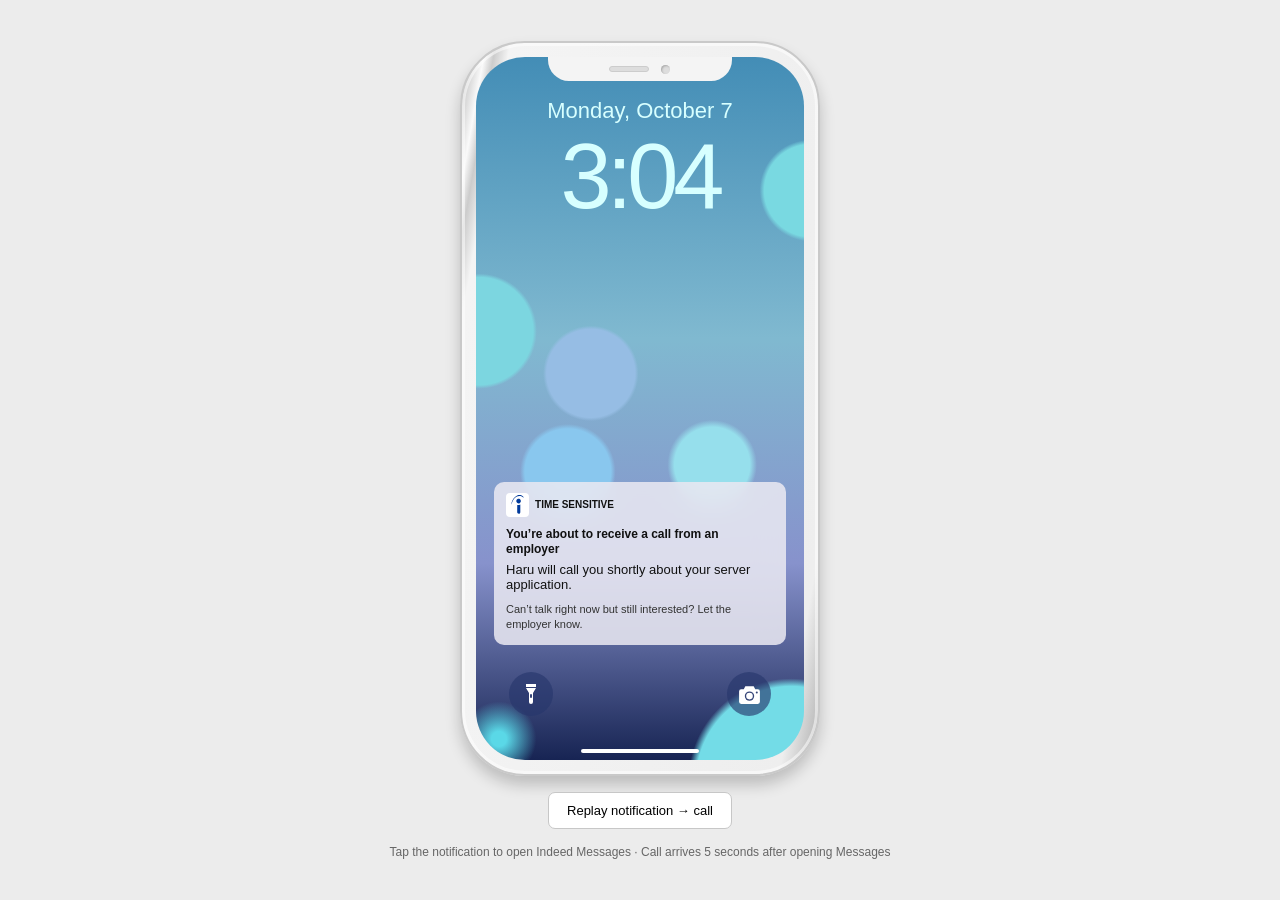
==== commit bc79555a: "Ask jobseeker interest after declining Haru call" ====
--- a/indeed-c2c-in-dradis/jobseeker-app.html
+++ b/indeed-c2c-in-dradis/jobseeker-app.html
@@ -1,3 +1,3 @@
 <!doctype html>
 <html lang="en"><head><meta charset="utf-8"><meta name="viewport" content="width=device-width,initial-scale=1"><title>Indeed — Jobseeker incoming call</title><link rel="stylesheet" href="jobseeker.css"><link rel="stylesheet" href="jobseeker-flow.css"></head>
-<body><main><div class="phone"><div class="screen"><div class="notch"><i></i><b></b></div><section id="lock" aria-label="Jobseeker lock screen"><div class="date">Monday, October 7</div><div class="time">3:04</div><button type="button" class="notification" aria-label="Open employer message in Indeed"><div class="notification-heading"><span class="indeed-icon"><img src="assets/indeed-notification.svg" alt="Indeed"></span><strong>TIME SENSITIVE</strong></div><h1>You’re about to receive a call from an employer</h1><p>Haru will call you shortly about your server application.</p></button><div class="shortcuts"><span aria-label="Flashlight"><svg viewBox="0 0 24 24" aria-hidden="true"><path fill="currentColor" d="M7 2h10v3H7zm0 4h10l-3 5v9a2 2 0 0 1-4 0v-9z"/><rect x="11" y="12" width="2" height="4" rx="1" fill="#354578"/></svg></span><span aria-label="Camera"><svg viewBox="0 0 24 24" aria-hidden="true"><path fill="currentColor" d="M8 4h8l1.5 3H20a2 2 0 0 1 2 2v10a2 2 0 0 1-2 2H4a2 2 0 0 1-2-2V9a2 2 0 0 1 2-2h2.5z"/><circle cx="12" cy="13.5" r="4.5" fill="#354578"/><circle cx="12" cy="13.5" r="3.2" fill="currentColor"/><circle cx="19" cy="10" r="1" fill="#354578"/></svg></span></div></section><section id="messages" hidden aria-label="Indeed messaging"><div class="ios-status"><span>4:50</span><div><span class="cell-bars" aria-hidden="true"><i></i><i></i><i></i><i></i></span><svg class="" viewBox="0 0 24 24" fill="none" stroke="currentColor" stroke-width="1.5" stroke-linecap="round" stroke-linejoin="round" aria-hidden="true"><path d="M3 8c5-4 13-4 18 0M6 11c3.5-3 8.5-3 12 0m-9 3c2-1.5 4-1.5 6 0"/><circle cx="12" cy="17" r="1" fill="currentColor" stroke="none"/></svg><svg class="" viewBox="0 0 24 24" fill="none" stroke="currentColor" stroke-width="1.5" stroke-linecap="round" stroke-linejoin="round" aria-hidden="true"><rect x="2" y="7" width="18" height="10" rx="2"/><path d="M22 10v4"/><rect x="4" y="9" width="14" height="6" rx=".7" fill="currentColor" stroke="none"/></svg></div></div><div class="safari-address"><small>AA</small><span>messages.indeed.com</span><span>↻</span></div><div class="thread-header"><span aria-hidden="true">‹</span><div><strong>Server</strong><small>Haru</small></div><span aria-hidden="true">⋮</span></div><div class="thread-scroll" id="message-list"><p class="applied">You applied to this position on October 7.</p><div class="thread-day">MONDAY</div><div class="sender"><span class="sender-avatar"><img src="assets/haru-logo.svg" alt="Haru"></span><strong>Hiring team</strong><time>· 3:04 PM</time></div><div class="message-body"><p>Dear Oliver,</p><p>Thank you for applying for our server position at Haru. We’re interested in learning more about your experience.</p><p>We’ll call you shortly through Indeed to talk about your application. You can answer the call right here.</p><p>Thanks,<br>Haru<br>Hiring team</p></div></div><form id="message-form"><textarea id="message-input" aria-label="Write your message" placeholder="Write your message"></textarea><div class="composer-actions"><span class="attachment-icon" role="img" aria-label="Attachment"><svg viewBox="0 0 24 24" fill="none" stroke="currentColor" stroke-width="1.7" stroke-linecap="round" stroke-linejoin="round" aria-hidden="true"><path d="M8 7v10a4 4 0 0 0 8 0V6a3 3 0 0 0-6 0v11a1 1 0 0 0 2 0V7"/></svg></span><button type="submit">Send</button></div></form><div class="browser-toolbar" aria-label="Safari toolbar"><span aria-label="Back"><svg class="" viewBox="0 0 24 24" fill="none" stroke="currentColor" stroke-width="1.5" stroke-linecap="round" stroke-linejoin="round" aria-hidden="true"><path d="m14.5 5-7 7 7 7"/></svg></span><span class="disabled" aria-label="Forward"><svg class="" viewBox="0 0 24 24" fill="none" stroke="currentColor" stroke-width="1.5" stroke-linecap="round" stroke-linejoin="round" aria-hidden="true"><path d="m9.5 5 7 7-7 7"/></svg></span><span aria-label="Share"><svg class="" viewBox="0 0 24 24" fill="none" stroke="currentColor" stroke-width="1.5" stroke-linecap="round" stroke-linejoin="round" aria-hidden="true"><path d="M8 8H5v13h14V8h-3M12 15V2m-4 4 4-4 4 4"/></svg></span><span aria-label="Bookmarks"><svg class="" viewBox="0 0 24 24" fill="none" stroke="currentColor" stroke-width="1.5" stroke-linecap="round" stroke-linejoin="round" aria-hidden="true"><path d="M12 5c-3-2-6-2-10-1v16c4-1 7-1 10 1 3-2 6-2 10-1V4c-4-1-7-1-10 1Zm0 0v16"/></svg></span><span aria-label="Tabs"><svg class="" viewBox="0 0 24 24" fill="none" stroke="currentColor" stroke-width="1.5" stroke-linecap="round" stroke-linejoin="round" aria-hidden="true"><rect x="7" y="7" width="14" height="14" rx="2"/><path d="M16 7V3H3v13h4"/></svg></span></div></section><section id="incoming" hidden aria-label="Incoming employer call"><div class="ios-status"><span>4:50</span><div><span class="cell-bars" aria-hidden="true"><i></i><i></i><i></i><i></i></span><svg class="" viewBox="0 0 24 24" fill="none" stroke="currentColor" stroke-width="1.5" stroke-linecap="round" stroke-linejoin="round" aria-hidden="true"><path d="M3 8c5-4 13-4 18 0M6 11c3.5-3 8.5-3 12 0m-9 3c2-1.5 4-1.5 6 0"/><circle cx="12" cy="17" r="1" fill="currentColor" stroke="none"/></svg><svg class="" viewBox="0 0 24 24" fill="none" stroke="currentColor" stroke-width="1.5" stroke-linecap="round" stroke-linejoin="round" aria-hidden="true"><rect x="2" y="7" width="18" height="10" rx="2"/><path d="M22 10v4"/><rect x="4" y="9" width="14" height="6" rx=".7" fill="currentColor" stroke="none"/></svg></div></div><h2>Haru</h2><p id="phone-status" role="status">Incoming call</p><div class="avatar"><img src="assets/haru-logo.svg" alt="Haru"></div><div class="call-actions"><button id="decline" class="red" aria-label="Decline call"><svg viewBox="0 0 32 32" aria-hidden="true" focusable="false"><path fill="currentColor" d="M7.1 3.3c.7-.4 1.6-.2 2 .5l3.2 5.1c.4.7.4 1.5-.2 2.1l-2.2 2.2c1.9 3.8 4.9 6.8 8.7 8.7l2.2-2.2c.6-.6 1.4-.6 2.1-.2l5.1 3.2c.7.4.9 1.3.5 2l-1.6 3c-.6 1.1-1.8 1.7-3 1.4C13.4 27 5 18.6 2.9 8.1c-.3-1.2.3-2.4 1.4-3z"/></svg><small>Decline</small></button><button id="answer" class="green" aria-label="Accept call"><svg viewBox="0 0 32 32" aria-hidden="true" focusable="false"><path fill="currentColor" d="M7.1 3.3c.7-.4 1.6-.2 2 .5l3.2 5.1c.4.7.4 1.5-.2 2.1l-2.2 2.2c1.9 3.8 4.9 6.8 8.7 8.7l2.2-2.2c.6-.6 1.4-.6 2.1-.2l5.1 3.2c.7.4.9 1.3.5 2l-1.6 3c-.6 1.1-1.8 1.7-3 1.4C13.4 27 5 18.6 2.9 8.1c-.3-1.2.3-2.4 1.4-3z"/></svg><small>Accept</small></button></div><div class="connected-controls" hidden><button id="call-camera" aria-label="Turn camera on" aria-pressed="false"><svg viewBox="0 0 24 24" fill="none" stroke="currentColor" stroke-width="1.8" stroke-linecap="round" stroke-linejoin="round" aria-hidden="true"><rect x="2" y="6" width="13" height="12" rx="2"/><path d="m15 10 7-4v12l-7-4"/></svg><small>Camera</small></button><button id="call-microphone" aria-label="Mute microphone" aria-pressed="false"><svg viewBox="0 0 24 24" fill="none" stroke="currentColor" stroke-width="1.8" stroke-linecap="round" stroke-linejoin="round" aria-hidden="true"><rect x="9" y="2" width="6" height="13" rx="3"/><path d="M5 10v2a7 7 0 0 0 14 0v-2m-7 9v3m-4 0h8"/></svg><small>Mute</small></button><button id="call-speaker" aria-label="Turn speakerphone on" aria-pressed="false"><svg viewBox="0 0 24 24" fill="none" stroke="currentColor" stroke-width="1.8" stroke-linecap="round" stroke-linejoin="round" aria-hidden="true"><path d="M3 9h4l5-5v16l-5-5H3zm13-1a6 6 0 0 1 0 8m3-11a10 10 0 0 1 0 14"/></svg><small>Speaker</small></button><button id="call-end" aria-label="End call"><svg viewBox="0 0 24 24" fill="none" stroke="currentColor" stroke-width="1.8" stroke-linecap="round" stroke-linejoin="round" aria-hidden="true"><path d="M3 14c5-5 13-5 18 0l-2 4-4-2v-3H9v3l-4 2z"/></svg><small>End</small></button></div></section><div class="home-bar"></div></div></div><button id="replay">Replay notification → call</button><p class="demo-label">Tap the notification to open Indeed Messages · Call arrives 5 seconds after opening Messages</p></main><script src="jobseeker-flow.js"></script></body></html>
+<body><main><div class="phone"><div class="screen"><div class="notch"><i></i><b></b></div><section id="lock" aria-label="Jobseeker lock screen"><div class="date">Monday, October 7</div><div class="time">3:04</div><button type="button" class="notification" aria-label="Open employer message in Indeed"><div class="notification-heading"><span class="indeed-icon"><img src="assets/indeed-notification.svg" alt="Indeed"></span><strong>TIME SENSITIVE</strong></div><h1>You’re about to receive a call from an employer</h1><p>Haru will call you shortly about your server application.</p><p class="notification-interest">Can’t talk right now but still interested? Let the employer know.</p></button><div class="shortcuts"><span aria-label="Flashlight"><svg viewBox="0 0 24 24" aria-hidden="true"><path fill="currentColor" d="M7 2h10v3H7zm0 4h10l-3 5v9a2 2 0 0 1-4 0v-9z"/><rect x="11" y="12" width="2" height="4" rx="1" fill="#354578"/></svg></span><span aria-label="Camera"><svg viewBox="0 0 24 24" aria-hidden="true"><path fill="currentColor" d="M8 4h8l1.5 3H20a2 2 0 0 1 2 2v10a2 2 0 0 1-2 2H4a2 2 0 0 1-2-2V9a2 2 0 0 1 2-2h2.5z"/><circle cx="12" cy="13.5" r="4.5" fill="#354578"/><circle cx="12" cy="13.5" r="3.2" fill="currentColor"/><circle cx="19" cy="10" r="1" fill="#354578"/></svg></span></div></section><section id="messages" hidden aria-label="Indeed messaging"><div class="ios-status"><span>4:50</span><div><span class="cell-bars" aria-hidden="true"><i></i><i></i><i></i><i></i></span><svg class="" viewBox="0 0 24 24" fill="none" stroke="currentColor" stroke-width="1.5" stroke-linecap="round" stroke-linejoin="round" aria-hidden="true"><path d="M3 8c5-4 13-4 18 0M6 11c3.5-3 8.5-3 12 0m-9 3c2-1.5 4-1.5 6 0"/><circle cx="12" cy="17" r="1" fill="currentColor" stroke="none"/></svg><svg class="" viewBox="0 0 24 24" fill="none" stroke="currentColor" stroke-width="1.5" stroke-linecap="round" stroke-linejoin="round" aria-hidden="true"><rect x="2" y="7" width="18" height="10" rx="2"/><path d="M22 10v4"/><rect x="4" y="9" width="14" height="6" rx=".7" fill="currentColor" stroke="none"/></svg></div></div><div class="safari-address"><small>AA</small><span>messages.indeed.com</span><span>↻</span></div><div class="thread-header"><span aria-hidden="true">‹</span><div><strong>Server</strong><small>Haru</small></div><span aria-hidden="true">⋮</span></div><div class="thread-scroll" id="message-list"><p class="applied">You applied to this position on October 7.</p><div class="thread-day">MONDAY</div><div class="sender"><span class="sender-avatar"><img src="assets/haru-logo.svg" alt="Haru"></span><strong>Hiring team</strong><time>· 3:04 PM</time></div><div class="message-body"><p>Dear Oliver,</p><p>Thank you for applying for our server position at Haru. We’re interested in learning more about your experience.</p><p>We’ll call you shortly through Indeed to talk about your application. You can answer the call right here.</p><p>Thanks,<br>Haru<br>Hiring team</p></div></div><form id="message-form"><textarea id="message-input" aria-label="Write your message" placeholder="Write your message"></textarea><div class="composer-actions"><span class="attachment-icon" role="img" aria-label="Attachment"><svg viewBox="0 0 24 24" fill="none" stroke="currentColor" stroke-width="1.7" stroke-linecap="round" stroke-linejoin="round" aria-hidden="true"><path d="M8 7v10a4 4 0 0 0 8 0V6a3 3 0 0 0-6 0v11a1 1 0 0 0 2 0V7"/></svg></span><button type="submit">Send</button></div></form><div class="browser-toolbar" aria-label="Safari toolbar"><span aria-label="Back"><svg class="" viewBox="0 0 24 24" fill="none" stroke="currentColor" stroke-width="1.5" stroke-linecap="round" stroke-linejoin="round" aria-hidden="true"><path d="m14.5 5-7 7 7 7"/></svg></span><span class="disabled" aria-label="Forward"><svg class="" viewBox="0 0 24 24" fill="none" stroke="currentColor" stroke-width="1.5" stroke-linecap="round" stroke-linejoin="round" aria-hidden="true"><path d="m9.5 5 7 7-7 7"/></svg></span><span aria-label="Share"><svg class="" viewBox="0 0 24 24" fill="none" stroke="currentColor" stroke-width="1.5" stroke-linecap="round" stroke-linejoin="round" aria-hidden="true"><path d="M8 8H5v13h14V8h-3M12 15V2m-4 4 4-4 4 4"/></svg></span><span aria-label="Bookmarks"><svg class="" viewBox="0 0 24 24" fill="none" stroke="currentColor" stroke-width="1.5" stroke-linecap="round" stroke-linejoin="round" aria-hidden="true"><path d="M12 5c-3-2-6-2-10-1v16c4-1 7-1 10 1 3-2 6-2 10-1V4c-4-1-7-1-10 1Zm0 0v16"/></svg></span><span aria-label="Tabs"><svg class="" viewBox="0 0 24 24" fill="none" stroke="currentColor" stroke-width="1.5" stroke-linecap="round" stroke-linejoin="round" aria-hidden="true"><rect x="7" y="7" width="14" height="14" rx="2"/><path d="M16 7V3H3v13h4"/></svg></span></div></section><section id="incoming" hidden aria-label="Incoming employer call"><div class="ios-status"><span>4:50</span><div><span class="cell-bars" aria-hidden="true"><i></i><i></i><i></i><i></i></span><svg class="" viewBox="0 0 24 24" fill="none" stroke="currentColor" stroke-width="1.5" stroke-linecap="round" stroke-linejoin="round" aria-hidden="true"><path d="M3 8c5-4 13-4 18 0M6 11c3.5-3 8.5-3 12 0m-9 3c2-1.5 4-1.5 6 0"/><circle cx="12" cy="17" r="1" fill="currentColor" stroke="none"/></svg><svg class="" viewBox="0 0 24 24" fill="none" stroke="currentColor" stroke-width="1.5" stroke-linecap="round" stroke-linejoin="round" aria-hidden="true"><rect x="2" y="7" width="18" height="10" rx="2"/><path d="M22 10v4"/><rect x="4" y="9" width="14" height="6" rx=".7" fill="currentColor" stroke="none"/></svg></div></div><h2>Haru</h2><p id="phone-status" role="status">Incoming call</p><div class="avatar"><img src="assets/haru-logo.svg" alt="Haru"></div><div class="call-actions"><button id="decline" class="red" aria-label="Decline call"><svg viewBox="0 0 32 32" aria-hidden="true" focusable="false"><path fill="currentColor" d="M7.1 3.3c.7-.4 1.6-.2 2 .5l3.2 5.1c.4.7.4 1.5-.2 2.1l-2.2 2.2c1.9 3.8 4.9 6.8 8.7 8.7l2.2-2.2c.6-.6 1.4-.6 2.1-.2l5.1 3.2c.7.4.9 1.3.5 2l-1.6 3c-.6 1.1-1.8 1.7-3 1.4C13.4 27 5 18.6 2.9 8.1c-.3-1.2.3-2.4 1.4-3z"/></svg><small>Decline</small></button><button id="answer" class="green" aria-label="Accept call"><svg viewBox="0 0 32 32" aria-hidden="true" focusable="false"><path fill="currentColor" d="M7.1 3.3c.7-.4 1.6-.2 2 .5l3.2 5.1c.4.7.4 1.5-.2 2.1l-2.2 2.2c1.9 3.8 4.9 6.8 8.7 8.7l2.2-2.2c.6-.6 1.4-.6 2.1-.2l5.1 3.2c.7.4.9 1.3.5 2l-1.6 3c-.6 1.1-1.8 1.7-3 1.4C13.4 27 5 18.6 2.9 8.1c-.3-1.2.3-2.4 1.4-3z"/></svg><small>Accept</small></button></div><div class="connected-controls" hidden><button id="call-camera" aria-label="Turn camera on" aria-pressed="false"><svg viewBox="0 0 24 24" fill="none" stroke="currentColor" stroke-width="1.8" stroke-linecap="round" stroke-linejoin="round" aria-hidden="true"><rect x="2" y="6" width="13" height="12" rx="2"/><path d="m15 10 7-4v12l-7-4"/></svg><small>Camera</small></button><button id="call-microphone" aria-label="Mute microphone" aria-pressed="false"><svg viewBox="0 0 24 24" fill="none" stroke="currentColor" stroke-width="1.8" stroke-linecap="round" stroke-linejoin="round" aria-hidden="true"><rect x="9" y="2" width="6" height="13" rx="3"/><path d="M5 10v2a7 7 0 0 0 14 0v-2m-7 9v3m-4 0h8"/></svg><small>Mute</small></button><button id="call-speaker" aria-label="Turn speakerphone on" aria-pressed="false"><svg viewBox="0 0 24 24" fill="none" stroke="currentColor" stroke-width="1.8" stroke-linecap="round" stroke-linejoin="round" aria-hidden="true"><path d="M3 9h4l5-5v16l-5-5H3zm13-1a6 6 0 0 1 0 8m3-11a10 10 0 0 1 0 14"/></svg><small>Speaker</small></button><button id="call-end" aria-label="End call"><svg viewBox="0 0 24 24" fill="none" stroke="currentColor" stroke-width="1.8" stroke-linecap="round" stroke-linejoin="round" aria-hidden="true"><path d="M3 14c5-5 13-5 18 0l-2 4-4-2v-3H9v3l-4 2z"/></svg><small>End</small></button></div></section><section id="interest-prompt" hidden aria-label="Interest after declining"><div class="interest-card"><img src="assets/haru-logo.svg" alt="Haru"><h2>Are you still interested in talking with Haru?</h2><p>Let the employer know if you’d still like to connect.</p><button id="still-interested">Yes, I’m still interested</button><button id="not-interested">No</button></div></section><div class="home-bar"></div></div></div><button id="replay">Replay notification → call</button><p class="demo-label">Tap the notification to open Indeed Messages · Call arrives 5 seconds after opening Messages</p></main><script src="jobseeker-flow.js"></script></body></html>
--- a/indeed-c2c-in-dradis/jobseeker-flow.css
+++ b/indeed-c2c-in-dradis/jobseeker-flow.css
@@ -17,3 +17,5 @@
 #incoming>.ios-status{position:absolute;top:0;left:0;right:0;background:transparent;color:white}#incoming .cell-bars i{background:white}.connected-controls{position:absolute;bottom:12%;left:6%;right:6%;display:flex;justify-content:space-between;gap:10px}.connected-controls button{position:relative;background:#ffffff20;color:white;border:0;border-radius:50%;width:48px;height:48px;display:grid;place-items:center;cursor:pointer}.connected-controls svg{width:23px;height:23px;fill:none}.connected-controls button[aria-pressed=true]{background:white;color:#003a9b}.connected-controls #call-end{background:#ed1835;color:white}.connected-controls small{position:absolute;top:59px;font-size:10px;color:white;white-space:nowrap}.connected-controls button:focus-visible{outline:2px solid white;outline-offset:4px}
 
 #incoming>.ios-status{padding-left:24px;padding-right:24px;padding-top:11px;height:35px;min-height:35px}#incoming .avatar{margin-top:32px}#incoming #phone-status{margin-top:13px}
+
+.notification .notification-interest{font-size:11px;line-height:1.35;margin-top:9px;color:#333}.notification{padding-bottom:13px}#interest-prompt{position:absolute;inset:0;z-index:4;background:#0005;display:flex;align-items:center;justify-content:center;padding:22px;backdrop-filter:blur(3px)}.interest-card{background:white;border-radius:14px;padding:24px 18px;text-align:center;width:100%;box-shadow:0 8px 25px #0002}.interest-card>img{width:48px;height:48px;border-radius:10px}.interest-card h2{font-size:19px;line-height:1.3;margin:18px 0 12px;color:#2d2d2d}.interest-card p{font-size:12px;color:#595959;line-height:1.5;margin-bottom:22px}.interest-card button{width:100%;border:1px solid #003a9b;border-radius:7px;padding:12px 8px;font-size:12px;font-weight:600;cursor:pointer}.interest-card #still-interested{background:#003a9b;color:white}.interest-card #not-interested{background:white;color:#003a9b;margin-top:9px}
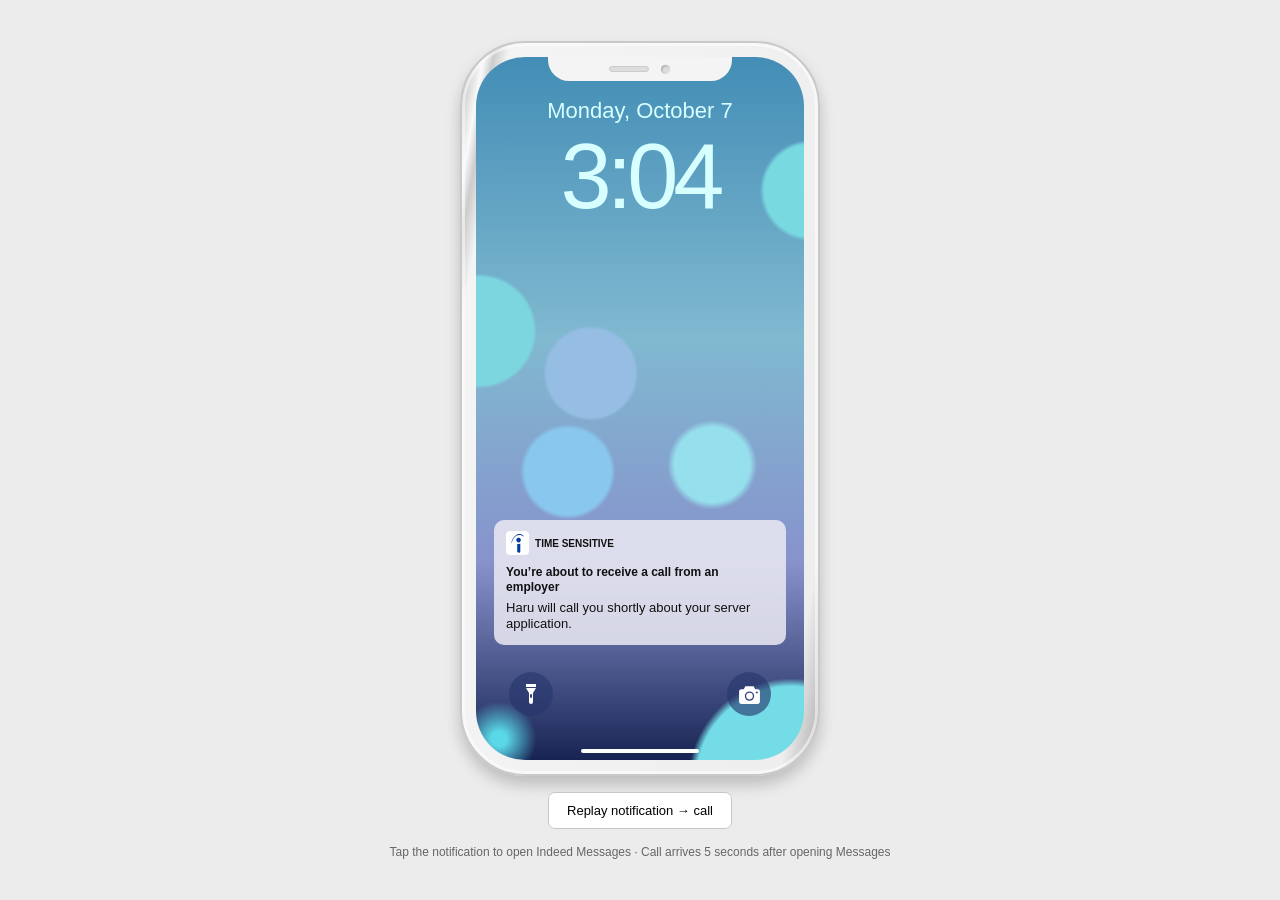
==== commit 2c4cf618: "Restore original notification and show availability reply bubbles in Messages" ====
--- a/indeed-c2c-in-dradis/jobseeker-app.html
+++ b/indeed-c2c-in-dradis/jobseeker-app.html
@@ -1,3 +1,3 @@
 <!doctype html>
 <html lang="en"><head><meta charset="utf-8"><meta name="viewport" content="width=device-width,initial-scale=1"><title>Indeed — Jobseeker incoming call</title><link rel="stylesheet" href="jobseeker.css"><link rel="stylesheet" href="jobseeker-flow.css"></head>
-<body><main><div class="phone"><div class="screen"><div class="notch"><i></i><b></b></div><section id="lock" aria-label="Jobseeker lock screen"><div class="date">Monday, October 7</div><div class="time">3:04</div><button type="button" class="notification" aria-label="Open employer message in Indeed"><div class="notification-heading"><span class="indeed-icon"><img src="assets/indeed-notification.svg" alt="Indeed"></span><strong>TIME SENSITIVE</strong></div><h1>You’re about to receive a call from an employer</h1><p>Haru will call you shortly about your server application.</p><p class="notification-interest">Can’t talk right now but still interested? Let the employer know.</p></button><div class="shortcuts"><span aria-label="Flashlight"><svg viewBox="0 0 24 24" aria-hidden="true"><path fill="currentColor" d="M7 2h10v3H7zm0 4h10l-3 5v9a2 2 0 0 1-4 0v-9z"/><rect x="11" y="12" width="2" height="4" rx="1" fill="#354578"/></svg></span><span aria-label="Camera"><svg viewBox="0 0 24 24" aria-hidden="true"><path fill="currentColor" d="M8 4h8l1.5 3H20a2 2 0 0 1 2 2v10a2 2 0 0 1-2 2H4a2 2 0 0 1-2-2V9a2 2 0 0 1 2-2h2.5z"/><circle cx="12" cy="13.5" r="4.5" fill="#354578"/><circle cx="12" cy="13.5" r="3.2" fill="currentColor"/><circle cx="19" cy="10" r="1" fill="#354578"/></svg></span></div></section><section id="messages" hidden aria-label="Indeed messaging"><div class="ios-status"><span>4:50</span><div><span class="cell-bars" aria-hidden="true"><i></i><i></i><i></i><i></i></span><svg class="" viewBox="0 0 24 24" fill="none" stroke="currentColor" stroke-width="1.5" stroke-linecap="round" stroke-linejoin="round" aria-hidden="true"><path d="M3 8c5-4 13-4 18 0M6 11c3.5-3 8.5-3 12 0m-9 3c2-1.5 4-1.5 6 0"/><circle cx="12" cy="17" r="1" fill="currentColor" stroke="none"/></svg><svg class="" viewBox="0 0 24 24" fill="none" stroke="currentColor" stroke-width="1.5" stroke-linecap="round" stroke-linejoin="round" aria-hidden="true"><rect x="2" y="7" width="18" height="10" rx="2"/><path d="M22 10v4"/><rect x="4" y="9" width="14" height="6" rx=".7" fill="currentColor" stroke="none"/></svg></div></div><div class="safari-address"><small>AA</small><span>messages.indeed.com</span><span>↻</span></div><div class="thread-header"><span aria-hidden="true">‹</span><div><strong>Server</strong><small>Haru</small></div><span aria-hidden="true">⋮</span></div><div class="thread-scroll" id="message-list"><p class="applied">You applied to this position on October 7.</p><div class="thread-day">MONDAY</div><div class="sender"><span class="sender-avatar"><img src="assets/haru-logo.svg" alt="Haru"></span><strong>Hiring team</strong><time>· 3:04 PM</time></div><div class="message-body"><p>Dear Oliver,</p><p>Thank you for applying for our server position at Haru. We’re interested in learning more about your experience.</p><p>We’ll call you shortly through Indeed to talk about your application. You can answer the call right here.</p><p>Thanks,<br>Haru<br>Hiring team</p></div></div><form id="message-form"><textarea id="message-input" aria-label="Write your message" placeholder="Write your message"></textarea><div class="composer-actions"><span class="attachment-icon" role="img" aria-label="Attachment"><svg viewBox="0 0 24 24" fill="none" stroke="currentColor" stroke-width="1.7" stroke-linecap="round" stroke-linejoin="round" aria-hidden="true"><path d="M8 7v10a4 4 0 0 0 8 0V6a3 3 0 0 0-6 0v11a1 1 0 0 0 2 0V7"/></svg></span><button type="submit">Send</button></div></form><div class="browser-toolbar" aria-label="Safari toolbar"><span aria-label="Back"><svg class="" viewBox="0 0 24 24" fill="none" stroke="currentColor" stroke-width="1.5" stroke-linecap="round" stroke-linejoin="round" aria-hidden="true"><path d="m14.5 5-7 7 7 7"/></svg></span><span class="disabled" aria-label="Forward"><svg class="" viewBox="0 0 24 24" fill="none" stroke="currentColor" stroke-width="1.5" stroke-linecap="round" stroke-linejoin="round" aria-hidden="true"><path d="m9.5 5 7 7-7 7"/></svg></span><span aria-label="Share"><svg class="" viewBox="0 0 24 24" fill="none" stroke="currentColor" stroke-width="1.5" stroke-linecap="round" stroke-linejoin="round" aria-hidden="true"><path d="M8 8H5v13h14V8h-3M12 15V2m-4 4 4-4 4 4"/></svg></span><span aria-label="Bookmarks"><svg class="" viewBox="0 0 24 24" fill="none" stroke="currentColor" stroke-width="1.5" stroke-linecap="round" stroke-linejoin="round" aria-hidden="true"><path d="M12 5c-3-2-6-2-10-1v16c4-1 7-1 10 1 3-2 6-2 10-1V4c-4-1-7-1-10 1Zm0 0v16"/></svg></span><span aria-label="Tabs"><svg class="" viewBox="0 0 24 24" fill="none" stroke="currentColor" stroke-width="1.5" stroke-linecap="round" stroke-linejoin="round" aria-hidden="true"><rect x="7" y="7" width="14" height="14" rx="2"/><path d="M16 7V3H3v13h4"/></svg></span></div></section><section id="incoming" hidden aria-label="Incoming employer call"><div class="ios-status"><span>4:50</span><div><span class="cell-bars" aria-hidden="true"><i></i><i></i><i></i><i></i></span><svg class="" viewBox="0 0 24 24" fill="none" stroke="currentColor" stroke-width="1.5" stroke-linecap="round" stroke-linejoin="round" aria-hidden="true"><path d="M3 8c5-4 13-4 18 0M6 11c3.5-3 8.5-3 12 0m-9 3c2-1.5 4-1.5 6 0"/><circle cx="12" cy="17" r="1" fill="currentColor" stroke="none"/></svg><svg class="" viewBox="0 0 24 24" fill="none" stroke="currentColor" stroke-width="1.5" stroke-linecap="round" stroke-linejoin="round" aria-hidden="true"><rect x="2" y="7" width="18" height="10" rx="2"/><path d="M22 10v4"/><rect x="4" y="9" width="14" height="6" rx=".7" fill="currentColor" stroke="none"/></svg></div></div><h2>Haru</h2><p id="phone-status" role="status">Incoming call</p><div class="avatar"><img src="assets/haru-logo.svg" alt="Haru"></div><div class="call-actions"><button id="decline" class="red" aria-label="Decline call"><svg viewBox="0 0 32 32" aria-hidden="true" focusable="false"><path fill="currentColor" d="M7.1 3.3c.7-.4 1.6-.2 2 .5l3.2 5.1c.4.7.4 1.5-.2 2.1l-2.2 2.2c1.9 3.8 4.9 6.8 8.7 8.7l2.2-2.2c.6-.6 1.4-.6 2.1-.2l5.1 3.2c.7.4.9 1.3.5 2l-1.6 3c-.6 1.1-1.8 1.7-3 1.4C13.4 27 5 18.6 2.9 8.1c-.3-1.2.3-2.4 1.4-3z"/></svg><small>Decline</small></button><button id="answer" class="green" aria-label="Accept call"><svg viewBox="0 0 32 32" aria-hidden="true" focusable="false"><path fill="currentColor" d="M7.1 3.3c.7-.4 1.6-.2 2 .5l3.2 5.1c.4.7.4 1.5-.2 2.1l-2.2 2.2c1.9 3.8 4.9 6.8 8.7 8.7l2.2-2.2c.6-.6 1.4-.6 2.1-.2l5.1 3.2c.7.4.9 1.3.5 2l-1.6 3c-.6 1.1-1.8 1.7-3 1.4C13.4 27 5 18.6 2.9 8.1c-.3-1.2.3-2.4 1.4-3z"/></svg><small>Accept</small></button></div><div class="connected-controls" hidden><button id="call-camera" aria-label="Turn camera on" aria-pressed="false"><svg viewBox="0 0 24 24" fill="none" stroke="currentColor" stroke-width="1.8" stroke-linecap="round" stroke-linejoin="round" aria-hidden="true"><rect x="2" y="6" width="13" height="12" rx="2"/><path d="m15 10 7-4v12l-7-4"/></svg><small>Camera</small></button><button id="call-microphone" aria-label="Mute microphone" aria-pressed="false"><svg viewBox="0 0 24 24" fill="none" stroke="currentColor" stroke-width="1.8" stroke-linecap="round" stroke-linejoin="round" aria-hidden="true"><rect x="9" y="2" width="6" height="13" rx="3"/><path d="M5 10v2a7 7 0 0 0 14 0v-2m-7 9v3m-4 0h8"/></svg><small>Mute</small></button><button id="call-speaker" aria-label="Turn speakerphone on" aria-pressed="false"><svg viewBox="0 0 24 24" fill="none" stroke="currentColor" stroke-width="1.8" stroke-linecap="round" stroke-linejoin="round" aria-hidden="true"><path d="M3 9h4l5-5v16l-5-5H3zm13-1a6 6 0 0 1 0 8m3-11a10 10 0 0 1 0 14"/></svg><small>Speaker</small></button><button id="call-end" aria-label="End call"><svg viewBox="0 0 24 24" fill="none" stroke="currentColor" stroke-width="1.8" stroke-linecap="round" stroke-linejoin="round" aria-hidden="true"><path d="M3 14c5-5 13-5 18 0l-2 4-4-2v-3H9v3l-4 2z"/></svg><small>End</small></button></div></section><section id="interest-prompt" hidden aria-label="Interest after declining"><div class="interest-card"><img src="assets/haru-logo.svg" alt="Haru"><h2>Are you still interested in talking with Haru?</h2><p>Let the employer know if you’d still like to connect.</p><button id="still-interested">Yes, I’m still interested</button><button id="not-interested">No</button></div></section><div class="home-bar"></div></div></div><button id="replay">Replay notification → call</button><p class="demo-label">Tap the notification to open Indeed Messages · Call arrives 5 seconds after opening Messages</p></main><script src="jobseeker-flow.js"></script></body></html>
+<body><main><div class="phone"><div class="screen"><div class="notch"><i></i><b></b></div><section id="lock" aria-label="Jobseeker lock screen"><div class="date">Monday, October 7</div><div class="time">3:04</div><button type="button" class="notification" aria-label="Open employer message in Indeed"><div class="notification-heading"><span class="indeed-icon"><img src="assets/indeed-notification.svg" alt="Indeed"></span><strong>TIME SENSITIVE</strong></div><h1>You’re about to receive a call from an employer</h1><p>Haru will call you shortly about your server application.</p></button><div class="shortcuts"><span aria-label="Flashlight"><svg viewBox="0 0 24 24" aria-hidden="true"><path fill="currentColor" d="M7 2h10v3H7zm0 4h10l-3 5v9a2 2 0 0 1-4 0v-9z"/><rect x="11" y="12" width="2" height="4" rx="1" fill="#354578"/></svg></span><span aria-label="Camera"><svg viewBox="0 0 24 24" aria-hidden="true"><path fill="currentColor" d="M8 4h8l1.5 3H20a2 2 0 0 1 2 2v10a2 2 0 0 1-2 2H4a2 2 0 0 1-2-2V9a2 2 0 0 1 2-2h2.5z"/><circle cx="12" cy="13.5" r="4.5" fill="#354578"/><circle cx="12" cy="13.5" r="3.2" fill="currentColor"/><circle cx="19" cy="10" r="1" fill="#354578"/></svg></span></div></section><section id="messages" hidden aria-label="Indeed messaging"><div class="ios-status"><span>4:50</span><div><span class="cell-bars" aria-hidden="true"><i></i><i></i><i></i><i></i></span><svg class="" viewBox="0 0 24 24" fill="none" stroke="currentColor" stroke-width="1.5" stroke-linecap="round" stroke-linejoin="round" aria-hidden="true"><path d="M3 8c5-4 13-4 18 0M6 11c3.5-3 8.5-3 12 0m-9 3c2-1.5 4-1.5 6 0"/><circle cx="12" cy="17" r="1" fill="currentColor" stroke="none"/></svg><svg class="" viewBox="0 0 24 24" fill="none" stroke="currentColor" stroke-width="1.5" stroke-linecap="round" stroke-linejoin="round" aria-hidden="true"><rect x="2" y="7" width="18" height="10" rx="2"/><path d="M22 10v4"/><rect x="4" y="9" width="14" height="6" rx=".7" fill="currentColor" stroke="none"/></svg></div></div><div class="safari-address"><small>AA</small><span>messages.indeed.com</span><span>↻</span></div><div class="thread-header"><span aria-hidden="true">‹</span><div><strong>Server</strong><small>Haru</small></div><span aria-hidden="true">⋮</span></div><div class="thread-scroll" id="message-list"><p class="applied">You applied to this position on October 7.</p><div class="thread-day">MONDAY</div><div class="sender"><span class="sender-avatar"><img src="assets/haru-logo.svg" alt="Haru"></span><strong>Hiring team</strong><time>· 3:04 PM</time></div><div class="message-body"><p>Dear Oliver,</p><p>Thank you for applying for our server position at Haru. We’re interested in learning more about your experience.</p><p>We’ll call you shortly through Indeed to talk about your application. You can answer the call right here.</p><p>Thanks,<br>Haru<br>Hiring team</p></div></div><aside id="availability-prompt"><p>Can’t talk right now but still interested? Let the employer know.</p><div><button id="available-later" type="button">Can’t talk now, but interested</button><button id="unavailable" type="button">Not interested</button></div></aside><form id="message-form"><textarea id="message-input" aria-label="Write your message" placeholder="Write your message"></textarea><div class="composer-actions"><span class="attachment-icon" role="img" aria-label="Attachment"><svg viewBox="0 0 24 24" fill="none" stroke="currentColor" stroke-width="1.7" stroke-linecap="round" stroke-linejoin="round" aria-hidden="true"><path d="M8 7v10a4 4 0 0 0 8 0V6a3 3 0 0 0-6 0v11a1 1 0 0 0 2 0V7"/></svg></span><button type="submit">Send</button></div></form><div class="browser-toolbar" aria-label="Safari toolbar"><span aria-label="Back"><svg class="" viewBox="0 0 24 24" fill="none" stroke="currentColor" stroke-width="1.5" stroke-linecap="round" stroke-linejoin="round" aria-hidden="true"><path d="m14.5 5-7 7 7 7"/></svg></span><span class="disabled" aria-label="Forward"><svg class="" viewBox="0 0 24 24" fill="none" stroke="currentColor" stroke-width="1.5" stroke-linecap="round" stroke-linejoin="round" aria-hidden="true"><path d="m9.5 5 7 7-7 7"/></svg></span><span aria-label="Share"><svg class="" viewBox="0 0 24 24" fill="none" stroke="currentColor" stroke-width="1.5" stroke-linecap="round" stroke-linejoin="round" aria-hidden="true"><path d="M8 8H5v13h14V8h-3M12 15V2m-4 4 4-4 4 4"/></svg></span><span aria-label="Bookmarks"><svg class="" viewBox="0 0 24 24" fill="none" stroke="currentColor" stroke-width="1.5" stroke-linecap="round" stroke-linejoin="round" aria-hidden="true"><path d="M12 5c-3-2-6-2-10-1v16c4-1 7-1 10 1 3-2 6-2 10-1V4c-4-1-7-1-10 1Zm0 0v16"/></svg></span><span aria-label="Tabs"><svg class="" viewBox="0 0 24 24" fill="none" stroke="currentColor" stroke-width="1.5" stroke-linecap="round" stroke-linejoin="round" aria-hidden="true"><rect x="7" y="7" width="14" height="14" rx="2"/><path d="M16 7V3H3v13h4"/></svg></span></div></section><section id="incoming" hidden aria-label="Incoming employer call"><div class="ios-status"><span>4:50</span><div><span class="cell-bars" aria-hidden="true"><i></i><i></i><i></i><i></i></span><svg class="" viewBox="0 0 24 24" fill="none" stroke="currentColor" stroke-width="1.5" stroke-linecap="round" stroke-linejoin="round" aria-hidden="true"><path d="M3 8c5-4 13-4 18 0M6 11c3.5-3 8.5-3 12 0m-9 3c2-1.5 4-1.5 6 0"/><circle cx="12" cy="17" r="1" fill="currentColor" stroke="none"/></svg><svg class="" viewBox="0 0 24 24" fill="none" stroke="currentColor" stroke-width="1.5" stroke-linecap="round" stroke-linejoin="round" aria-hidden="true"><rect x="2" y="7" width="18" height="10" rx="2"/><path d="M22 10v4"/><rect x="4" y="9" width="14" height="6" rx=".7" fill="currentColor" stroke="none"/></svg></div></div><h2>Haru</h2><p id="phone-status" role="status">Incoming call</p><div class="avatar"><img src="assets/haru-logo.svg" alt="Haru"></div><div class="call-actions"><button id="decline" class="red" aria-label="Decline call"><svg viewBox="0 0 32 32" aria-hidden="true" focusable="false"><path fill="currentColor" d="M7.1 3.3c.7-.4 1.6-.2 2 .5l3.2 5.1c.4.7.4 1.5-.2 2.1l-2.2 2.2c1.9 3.8 4.9 6.8 8.7 8.7l2.2-2.2c.6-.6 1.4-.6 2.1-.2l5.1 3.2c.7.4.9 1.3.5 2l-1.6 3c-.6 1.1-1.8 1.7-3 1.4C13.4 27 5 18.6 2.9 8.1c-.3-1.2.3-2.4 1.4-3z"/></svg><small>Decline</small></button><button id="answer" class="green" aria-label="Accept call"><svg viewBox="0 0 32 32" aria-hidden="true" focusable="false"><path fill="currentColor" d="M7.1 3.3c.7-.4 1.6-.2 2 .5l3.2 5.1c.4.7.4 1.5-.2 2.1l-2.2 2.2c1.9 3.8 4.9 6.8 8.7 8.7l2.2-2.2c.6-.6 1.4-.6 2.1-.2l5.1 3.2c.7.4.9 1.3.5 2l-1.6 3c-.6 1.1-1.8 1.7-3 1.4C13.4 27 5 18.6 2.9 8.1c-.3-1.2.3-2.4 1.4-3z"/></svg><small>Accept</small></button></div><div class="connected-controls" hidden><button id="call-camera" aria-label="Turn camera on" aria-pressed="false"><svg viewBox="0 0 24 24" fill="none" stroke="currentColor" stroke-width="1.8" stroke-linecap="round" stroke-linejoin="round" aria-hidden="true"><rect x="2" y="6" width="13" height="12" rx="2"/><path d="m15 10 7-4v12l-7-4"/></svg><small>Camera</small></button><button id="call-microphone" aria-label="Mute microphone" aria-pressed="false"><svg viewBox="0 0 24 24" fill="none" stroke="currentColor" stroke-width="1.8" stroke-linecap="round" stroke-linejoin="round" aria-hidden="true"><rect x="9" y="2" width="6" height="13" rx="3"/><path d="M5 10v2a7 7 0 0 0 14 0v-2m-7 9v3m-4 0h8"/></svg><small>Mute</small></button><button id="call-speaker" aria-label="Turn speakerphone on" aria-pressed="false"><svg viewBox="0 0 24 24" fill="none" stroke="currentColor" stroke-width="1.8" stroke-linecap="round" stroke-linejoin="round" aria-hidden="true"><path d="M3 9h4l5-5v16l-5-5H3zm13-1a6 6 0 0 1 0 8m3-11a10 10 0 0 1 0 14"/></svg><small>Speaker</small></button><button id="call-end" aria-label="End call"><svg viewBox="0 0 24 24" fill="none" stroke="currentColor" stroke-width="1.8" stroke-linecap="round" stroke-linejoin="round" aria-hidden="true"><path d="M3 14c5-5 13-5 18 0l-2 4-4-2v-3H9v3l-4 2z"/></svg><small>End</small></button></div></section><section id="interest-prompt" hidden aria-label="Interest after declining"><div class="interest-card"><img src="assets/haru-logo.svg" alt="Haru"><h2>Are you still interested in talking with Haru?</h2><p>Let the employer know if you’d still like to connect.</p><button id="still-interested">Yes, I’m still interested</button><button id="not-interested">No</button></div></section><div class="home-bar"></div></div></div><button id="replay">Replay notification → call</button><p class="demo-label">Tap the notification to open Indeed Messages · Call arrives 5 seconds after opening Messages</p></main><script src="jobseeker-flow.js"></script></body></html>
--- a/indeed-c2c-in-dradis/jobseeker-flow.css
+++ b/indeed-c2c-in-dradis/jobseeker-flow.css
@@ -19,3 +19,5 @@
 #incoming>.ios-status{padding-left:24px;padding-right:24px;padding-top:11px;height:35px;min-height:35px}#incoming .avatar{margin-top:32px}#incoming #phone-status{margin-top:13px}
 
 .notification .notification-interest{font-size:11px;line-height:1.35;margin-top:9px;color:#333}.notification{padding-bottom:13px}#interest-prompt{position:absolute;inset:0;z-index:4;background:#0005;display:flex;align-items:center;justify-content:center;padding:22px;backdrop-filter:blur(3px)}.interest-card{background:white;border-radius:14px;padding:24px 18px;text-align:center;width:100%;box-shadow:0 8px 25px #0002}.interest-card>img{width:48px;height:48px;border-radius:10px}.interest-card h2{font-size:19px;line-height:1.3;margin:18px 0 12px;color:#2d2d2d}.interest-card p{font-size:12px;color:#595959;line-height:1.5;margin-bottom:22px}.interest-card button{width:100%;border:1px solid #003a9b;border-radius:7px;padding:12px 8px;font-size:12px;font-weight:600;cursor:pointer}.interest-card #still-interested{background:#003a9b;color:white}.interest-card #not-interested{background:white;color:#003a9b;margin-top:9px}
+
+#availability-prompt{flex-shrink:0;background:#f4f7fc;border-top:1px solid #e0e7f2;padding:12px 10px}#availability-prompt p{margin:0 0 9px;font-size:11px;line-height:1.4;color:#595959}#availability-prompt>div{display:flex;gap:6px;flex-wrap:wrap}#availability-prompt button{border:1px solid #b4c9ed;border-radius:20px;background:white;color:#003a9b;font:600 10px Arial;padding:9px 10px;cursor:pointer}#availability-prompt button:hover{background:#e6efff}
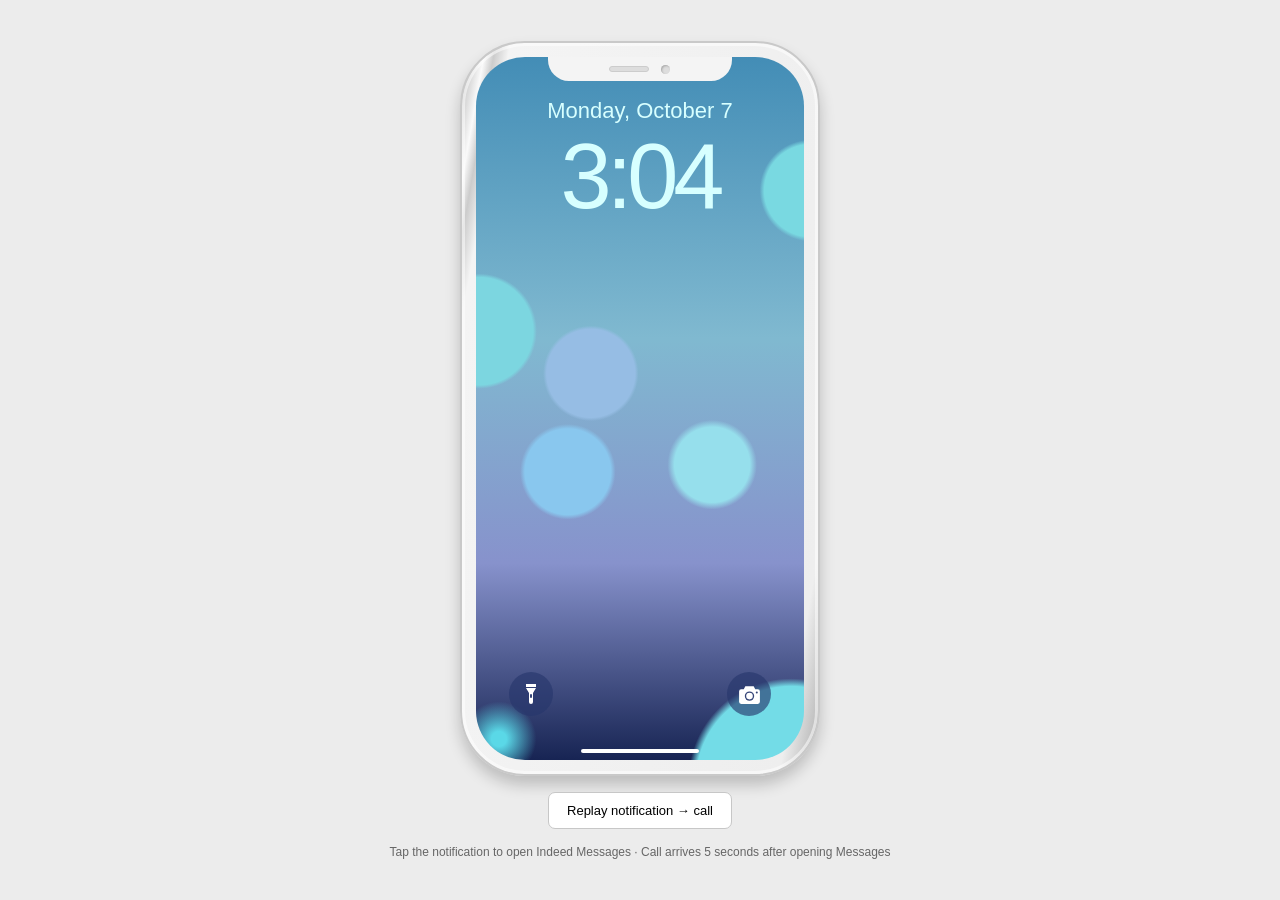
==== commit b3cf2892: "Show lock screen for two seconds before notification" ====
--- a/indeed-c2c-in-dradis/jobseeker-app.html
+++ b/indeed-c2c-in-dradis/jobseeker-app.html
@@ -1,3 +1,3 @@
 <!doctype html>
 <html lang="en"><head><meta charset="utf-8"><meta name="viewport" content="width=device-width,initial-scale=1"><title>Indeed — Jobseeker incoming call</title><link rel="stylesheet" href="jobseeker.css"><link rel="stylesheet" href="jobseeker-flow.css"></head>
-<body><main><div class="phone"><div class="screen"><div class="notch"><i></i><b></b></div><section id="lock" aria-label="Jobseeker lock screen"><div class="date">Monday, October 7</div><div class="time">3:04</div><button type="button" class="notification" aria-label="Open employer message in Indeed"><div class="notification-heading"><span class="indeed-icon"><img src="assets/indeed-notification.svg" alt="Indeed"></span><strong>TIME SENSITIVE</strong></div><h1>You’re about to receive a call from an employer</h1><p>Haru will call you shortly about your server application.</p></button><div class="shortcuts"><span aria-label="Flashlight"><svg viewBox="0 0 24 24" aria-hidden="true"><path fill="currentColor" d="M7 2h10v3H7zm0 4h10l-3 5v9a2 2 0 0 1-4 0v-9z"/><rect x="11" y="12" width="2" height="4" rx="1" fill="#354578"/></svg></span><span aria-label="Camera"><svg viewBox="0 0 24 24" aria-hidden="true"><path fill="currentColor" d="M8 4h8l1.5 3H20a2 2 0 0 1 2 2v10a2 2 0 0 1-2 2H4a2 2 0 0 1-2-2V9a2 2 0 0 1 2-2h2.5z"/><circle cx="12" cy="13.5" r="4.5" fill="#354578"/><circle cx="12" cy="13.5" r="3.2" fill="currentColor"/><circle cx="19" cy="10" r="1" fill="#354578"/></svg></span></div></section><section id="messages" hidden aria-label="Indeed messaging"><div class="ios-status"><span>4:50</span><div><span class="cell-bars" aria-hidden="true"><i></i><i></i><i></i><i></i></span><svg class="" viewBox="0 0 24 24" fill="none" stroke="currentColor" stroke-width="1.5" stroke-linecap="round" stroke-linejoin="round" aria-hidden="true"><path d="M3 8c5-4 13-4 18 0M6 11c3.5-3 8.5-3 12 0m-9 3c2-1.5 4-1.5 6 0"/><circle cx="12" cy="17" r="1" fill="currentColor" stroke="none"/></svg><svg class="" viewBox="0 0 24 24" fill="none" stroke="currentColor" stroke-width="1.5" stroke-linecap="round" stroke-linejoin="round" aria-hidden="true"><rect x="2" y="7" width="18" height="10" rx="2"/><path d="M22 10v4"/><rect x="4" y="9" width="14" height="6" rx=".7" fill="currentColor" stroke="none"/></svg></div></div><div class="safari-address"><small>AA</small><span>messages.indeed.com</span><span>↻</span></div><div class="thread-header"><span aria-hidden="true">‹</span><div><strong>Server</strong><small>Haru</small></div><span aria-hidden="true">⋮</span></div><div class="thread-scroll" id="message-list"><p class="applied">You applied to this position on October 7.</p><div class="thread-day">MONDAY</div><div class="sender"><span class="sender-avatar"><img src="assets/haru-logo.svg" alt="Haru"></span><strong>Hiring team</strong><time>· 3:04 PM</time></div><div class="message-body"><p>Dear Oliver,</p><p>Thank you for applying for our server position at Haru. We’re interested in learning more about your experience.</p><p>We’ll call you shortly through Indeed to talk about your application. You can answer the call right here.</p><p>Thanks,<br>Haru<br>Hiring team</p></div></div><aside id="availability-prompt"><p>Can’t talk right now but still interested? Let the employer know.</p><div><button id="available-later" type="button">Can’t talk now, but interested</button><button id="unavailable" type="button">Not interested</button></div></aside><form id="message-form"><textarea id="message-input" aria-label="Write your message" placeholder="Write your message"></textarea><div class="composer-actions"><span class="attachment-icon" role="img" aria-label="Attachment"><svg viewBox="0 0 24 24" fill="none" stroke="currentColor" stroke-width="1.7" stroke-linecap="round" stroke-linejoin="round" aria-hidden="true"><path d="M8 7v10a4 4 0 0 0 8 0V6a3 3 0 0 0-6 0v11a1 1 0 0 0 2 0V7"/></svg></span><button type="submit">Send</button></div></form><div class="browser-toolbar" aria-label="Safari toolbar"><span aria-label="Back"><svg class="" viewBox="0 0 24 24" fill="none" stroke="currentColor" stroke-width="1.5" stroke-linecap="round" stroke-linejoin="round" aria-hidden="true"><path d="m14.5 5-7 7 7 7"/></svg></span><span class="disabled" aria-label="Forward"><svg class="" viewBox="0 0 24 24" fill="none" stroke="currentColor" stroke-width="1.5" stroke-linecap="round" stroke-linejoin="round" aria-hidden="true"><path d="m9.5 5 7 7-7 7"/></svg></span><span aria-label="Share"><svg class="" viewBox="0 0 24 24" fill="none" stroke="currentColor" stroke-width="1.5" stroke-linecap="round" stroke-linejoin="round" aria-hidden="true"><path d="M8 8H5v13h14V8h-3M12 15V2m-4 4 4-4 4 4"/></svg></span><span aria-label="Bookmarks"><svg class="" viewBox="0 0 24 24" fill="none" stroke="currentColor" stroke-width="1.5" stroke-linecap="round" stroke-linejoin="round" aria-hidden="true"><path d="M12 5c-3-2-6-2-10-1v16c4-1 7-1 10 1 3-2 6-2 10-1V4c-4-1-7-1-10 1Zm0 0v16"/></svg></span><span aria-label="Tabs"><svg class="" viewBox="0 0 24 24" fill="none" stroke="currentColor" stroke-width="1.5" stroke-linecap="round" stroke-linejoin="round" aria-hidden="true"><rect x="7" y="7" width="14" height="14" rx="2"/><path d="M16 7V3H3v13h4"/></svg></span></div></section><section id="incoming" hidden aria-label="Incoming employer call"><div class="ios-status"><span>4:50</span><div><span class="cell-bars" aria-hidden="true"><i></i><i></i><i></i><i></i></span><svg class="" viewBox="0 0 24 24" fill="none" stroke="currentColor" stroke-width="1.5" stroke-linecap="round" stroke-linejoin="round" aria-hidden="true"><path d="M3 8c5-4 13-4 18 0M6 11c3.5-3 8.5-3 12 0m-9 3c2-1.5 4-1.5 6 0"/><circle cx="12" cy="17" r="1" fill="currentColor" stroke="none"/></svg><svg class="" viewBox="0 0 24 24" fill="none" stroke="currentColor" stroke-width="1.5" stroke-linecap="round" stroke-linejoin="round" aria-hidden="true"><rect x="2" y="7" width="18" height="10" rx="2"/><path d="M22 10v4"/><rect x="4" y="9" width="14" height="6" rx=".7" fill="currentColor" stroke="none"/></svg></div></div><h2>Haru</h2><p id="phone-status" role="status">Incoming call</p><div class="avatar"><img src="assets/haru-logo.svg" alt="Haru"></div><div class="call-actions"><button id="decline" class="red" aria-label="Decline call"><svg viewBox="0 0 32 32" aria-hidden="true" focusable="false"><path fill="currentColor" d="M7.1 3.3c.7-.4 1.6-.2 2 .5l3.2 5.1c.4.7.4 1.5-.2 2.1l-2.2 2.2c1.9 3.8 4.9 6.8 8.7 8.7l2.2-2.2c.6-.6 1.4-.6 2.1-.2l5.1 3.2c.7.4.9 1.3.5 2l-1.6 3c-.6 1.1-1.8 1.7-3 1.4C13.4 27 5 18.6 2.9 8.1c-.3-1.2.3-2.4 1.4-3z"/></svg><small>Decline</small></button><button id="answer" class="green" aria-label="Accept call"><svg viewBox="0 0 32 32" aria-hidden="true" focusable="false"><path fill="currentColor" d="M7.1 3.3c.7-.4 1.6-.2 2 .5l3.2 5.1c.4.7.4 1.5-.2 2.1l-2.2 2.2c1.9 3.8 4.9 6.8 8.7 8.7l2.2-2.2c.6-.6 1.4-.6 2.1-.2l5.1 3.2c.7.4.9 1.3.5 2l-1.6 3c-.6 1.1-1.8 1.7-3 1.4C13.4 27 5 18.6 2.9 8.1c-.3-1.2.3-2.4 1.4-3z"/></svg><small>Accept</small></button></div><div class="connected-controls" hidden><button id="call-camera" aria-label="Turn camera on" aria-pressed="false"><svg viewBox="0 0 24 24" fill="none" stroke="currentColor" stroke-width="1.8" stroke-linecap="round" stroke-linejoin="round" aria-hidden="true"><rect x="2" y="6" width="13" height="12" rx="2"/><path d="m15 10 7-4v12l-7-4"/></svg><small>Camera</small></button><button id="call-microphone" aria-label="Mute microphone" aria-pressed="false"><svg viewBox="0 0 24 24" fill="none" stroke="currentColor" stroke-width="1.8" stroke-linecap="round" stroke-linejoin="round" aria-hidden="true"><rect x="9" y="2" width="6" height="13" rx="3"/><path d="M5 10v2a7 7 0 0 0 14 0v-2m-7 9v3m-4 0h8"/></svg><small>Mute</small></button><button id="call-speaker" aria-label="Turn speakerphone on" aria-pressed="false"><svg viewBox="0 0 24 24" fill="none" stroke="currentColor" stroke-width="1.8" stroke-linecap="round" stroke-linejoin="round" aria-hidden="true"><path d="M3 9h4l5-5v16l-5-5H3zm13-1a6 6 0 0 1 0 8m3-11a10 10 0 0 1 0 14"/></svg><small>Speaker</small></button><button id="call-end" aria-label="End call"><svg viewBox="0 0 24 24" fill="none" stroke="currentColor" stroke-width="1.8" stroke-linecap="round" stroke-linejoin="round" aria-hidden="true"><path d="M3 14c5-5 13-5 18 0l-2 4-4-2v-3H9v3l-4 2z"/></svg><small>End</small></button></div></section><section id="interest-prompt" hidden aria-label="Interest after declining"><div class="interest-card"><img src="assets/haru-logo.svg" alt="Haru"><h2>Are you still interested in talking with Haru?</h2><p>Let the employer know if you’d still like to connect.</p><button id="still-interested">Yes, I’m still interested</button><button id="not-interested">No</button></div></section><div class="home-bar"></div></div></div><button id="replay">Replay notification → call</button><p class="demo-label">Tap the notification to open Indeed Messages · Call arrives 5 seconds after opening Messages</p></main><script src="jobseeker-flow.js"></script></body></html>
+<body><main><div class="phone"><div class="screen"><div class="notch"><i></i><b></b></div><section id="lock" aria-label="Jobseeker lock screen"><div class="date">Monday, October 7</div><div class="time">3:04</div><button type="button" class="notification" hidden aria-label="Open employer message in Indeed"><div class="notification-heading"><span class="indeed-icon"><img src="assets/indeed-notification.svg" alt="Indeed"></span><strong>TIME SENSITIVE</strong></div><h1>You’re about to receive a call from an employer</h1><p>Haru will call you shortly about your server application.</p></button><div class="shortcuts"><span aria-label="Flashlight"><svg viewBox="0 0 24 24" aria-hidden="true"><path fill="currentColor" d="M7 2h10v3H7zm0 4h10l-3 5v9a2 2 0 0 1-4 0v-9z"/><rect x="11" y="12" width="2" height="4" rx="1" fill="#354578"/></svg></span><span aria-label="Camera"><svg viewBox="0 0 24 24" aria-hidden="true"><path fill="currentColor" d="M8 4h8l1.5 3H20a2 2 0 0 1 2 2v10a2 2 0 0 1-2 2H4a2 2 0 0 1-2-2V9a2 2 0 0 1 2-2h2.5z"/><circle cx="12" cy="13.5" r="4.5" fill="#354578"/><circle cx="12" cy="13.5" r="3.2" fill="currentColor"/><circle cx="19" cy="10" r="1" fill="#354578"/></svg></span></div></section><section id="messages" hidden aria-label="Indeed messaging"><div class="ios-status"><span>4:50</span><div><span class="cell-bars" aria-hidden="true"><i></i><i></i><i></i><i></i></span><svg class="" viewBox="0 0 24 24" fill="none" stroke="currentColor" stroke-width="1.5" stroke-linecap="round" stroke-linejoin="round" aria-hidden="true"><path d="M3 8c5-4 13-4 18 0M6 11c3.5-3 8.5-3 12 0m-9 3c2-1.5 4-1.5 6 0"/><circle cx="12" cy="17" r="1" fill="currentColor" stroke="none"/></svg><svg class="" viewBox="0 0 24 24" fill="none" stroke="currentColor" stroke-width="1.5" stroke-linecap="round" stroke-linejoin="round" aria-hidden="true"><rect x="2" y="7" width="18" height="10" rx="2"/><path d="M22 10v4"/><rect x="4" y="9" width="14" height="6" rx=".7" fill="currentColor" stroke="none"/></svg></div></div><div class="safari-address"><small>AA</small><span>messages.indeed.com</span><span>↻</span></div><div class="thread-header"><span aria-hidden="true">‹</span><div><strong>Server</strong><small>Haru</small></div><span aria-hidden="true">⋮</span></div><div class="thread-scroll" id="message-list"><p class="applied">You applied to this position on October 7.</p><div class="thread-day">MONDAY</div><div class="sender"><span class="sender-avatar"><img src="assets/haru-logo.svg" alt="Haru"></span><strong>Hiring team</strong><time>· 3:04 PM</time></div><div class="message-body"><p>Dear Oliver,</p><p>We’ll call you shortly through Indeed to talk about your application.</p></div><aside id="availability-prompt"><p>Can’t talk right now but still interested? Let the employer know.</p><div><button id="available-later" type="button">Can’t talk now, but interested</button><button id="unavailable" type="button">Not interested</button></div></aside></div><form id="message-form"><textarea id="message-input" aria-label="Write your message" placeholder="Write your message"></textarea><div class="composer-actions"><span class="attachment-icon" role="img" aria-label="Attachment"><svg viewBox="0 0 24 24" fill="none" stroke="currentColor" stroke-width="1.7" stroke-linecap="round" stroke-linejoin="round" aria-hidden="true"><path d="M8 7v10a4 4 0 0 0 8 0V6a3 3 0 0 0-6 0v11a1 1 0 0 0 2 0V7"/></svg></span><button type="submit">Send</button></div></form><div class="browser-toolbar" aria-label="Safari toolbar"><span aria-label="Back"><svg class="" viewBox="0 0 24 24" fill="none" stroke="currentColor" stroke-width="1.5" stroke-linecap="round" stroke-linejoin="round" aria-hidden="true"><path d="m14.5 5-7 7 7 7"/></svg></span><span class="disabled" aria-label="Forward"><svg class="" viewBox="0 0 24 24" fill="none" stroke="currentColor" stroke-width="1.5" stroke-linecap="round" stroke-linejoin="round" aria-hidden="true"><path d="m9.5 5 7 7-7 7"/></svg></span><span aria-label="Share"><svg class="" viewBox="0 0 24 24" fill="none" stroke="currentColor" stroke-width="1.5" stroke-linecap="round" stroke-linejoin="round" aria-hidden="true"><path d="M8 8H5v13h14V8h-3M12 15V2m-4 4 4-4 4 4"/></svg></span><span aria-label="Bookmarks"><svg class="" viewBox="0 0 24 24" fill="none" stroke="currentColor" stroke-width="1.5" stroke-linecap="round" stroke-linejoin="round" aria-hidden="true"><path d="M12 5c-3-2-6-2-10-1v16c4-1 7-1 10 1 3-2 6-2 10-1V4c-4-1-7-1-10 1Zm0 0v16"/></svg></span><span aria-label="Tabs"><svg class="" viewBox="0 0 24 24" fill="none" stroke="currentColor" stroke-width="1.5" stroke-linecap="round" stroke-linejoin="round" aria-hidden="true"><rect x="7" y="7" width="14" height="14" rx="2"/><path d="M16 7V3H3v13h4"/></svg></span></div></section><section id="incoming" hidden aria-label="Incoming employer call"><div class="ios-status"><span>4:50</span><div><span class="cell-bars" aria-hidden="true"><i></i><i></i><i></i><i></i></span><svg class="" viewBox="0 0 24 24" fill="none" stroke="currentColor" stroke-width="1.5" stroke-linecap="round" stroke-linejoin="round" aria-hidden="true"><path d="M3 8c5-4 13-4 18 0M6 11c3.5-3 8.5-3 12 0m-9 3c2-1.5 4-1.5 6 0"/><circle cx="12" cy="17" r="1" fill="currentColor" stroke="none"/></svg><svg class="" viewBox="0 0 24 24" fill="none" stroke="currentColor" stroke-width="1.5" stroke-linecap="round" stroke-linejoin="round" aria-hidden="true"><rect x="2" y="7" width="18" height="10" rx="2"/><path d="M22 10v4"/><rect x="4" y="9" width="14" height="6" rx=".7" fill="currentColor" stroke="none"/></svg></div></div><h2>Haru</h2><p id="phone-status" role="status">Incoming call</p><div class="avatar"><img src="assets/haru-logo.svg" alt="Haru"></div><div class="call-actions"><button id="decline" class="red" aria-label="Decline call"><svg viewBox="0 0 32 32" aria-hidden="true" focusable="false"><path fill="currentColor" d="M7.1 3.3c.7-.4 1.6-.2 2 .5l3.2 5.1c.4.7.4 1.5-.2 2.1l-2.2 2.2c1.9 3.8 4.9 6.8 8.7 8.7l2.2-2.2c.6-.6 1.4-.6 2.1-.2l5.1 3.2c.7.4.9 1.3.5 2l-1.6 3c-.6 1.1-1.8 1.7-3 1.4C13.4 27 5 18.6 2.9 8.1c-.3-1.2.3-2.4 1.4-3z"/></svg><small>Decline</small></button><button id="answer" class="green" aria-label="Accept call"><svg viewBox="0 0 32 32" aria-hidden="true" focusable="false"><path fill="currentColor" d="M7.1 3.3c.7-.4 1.6-.2 2 .5l3.2 5.1c.4.7.4 1.5-.2 2.1l-2.2 2.2c1.9 3.8 4.9 6.8 8.7 8.7l2.2-2.2c.6-.6 1.4-.6 2.1-.2l5.1 3.2c.7.4.9 1.3.5 2l-1.6 3c-.6 1.1-1.8 1.7-3 1.4C13.4 27 5 18.6 2.9 8.1c-.3-1.2.3-2.4 1.4-3z"/></svg><small>Accept</small></button></div><div class="connected-controls" hidden><button id="call-camera" aria-label="Turn camera on" aria-pressed="false"><svg viewBox="0 0 24 24" fill="none" stroke="currentColor" stroke-width="1.8" stroke-linecap="round" stroke-linejoin="round" aria-hidden="true"><rect x="2" y="6" width="13" height="12" rx="2"/><path d="m15 10 7-4v12l-7-4"/></svg><small>Camera</small></button><button id="call-microphone" aria-label="Mute microphone" aria-pressed="false"><svg viewBox="0 0 24 24" fill="none" stroke="currentColor" stroke-width="1.8" stroke-linecap="round" stroke-linejoin="round" aria-hidden="true"><rect x="9" y="2" width="6" height="13" rx="3"/><path d="M5 10v2a7 7 0 0 0 14 0v-2m-7 9v3m-4 0h8"/></svg><small>Mute</small></button><button id="call-speaker" aria-label="Turn speakerphone on" aria-pressed="false"><svg viewBox="0 0 24 24" fill="none" stroke="currentColor" stroke-width="1.8" stroke-linecap="round" stroke-linejoin="round" aria-hidden="true"><path d="M3 9h4l5-5v16l-5-5H3zm13-1a6 6 0 0 1 0 8m3-11a10 10 0 0 1 0 14"/></svg><small>Speaker</small></button><button id="call-end" aria-label="End call"><svg viewBox="0 0 24 24" fill="none" stroke="currentColor" stroke-width="1.8" stroke-linecap="round" stroke-linejoin="round" aria-hidden="true"><path d="M3 14c5-5 13-5 18 0l-2 4-4-2v-3H9v3l-4 2z"/></svg><small>End</small></button></div></section><section id="interest-prompt" hidden aria-label="Interest after declining"><div class="interest-card"><img src="assets/haru-logo.svg" alt="Haru"><h2>Are you still interested in talking with Haru?</h2><p>Let the employer know if you’d still like to connect.</p><button id="still-interested">Yes, I’m still interested</button><button id="not-interested">No</button></div></section><div id="interest-confirmation" role="status" aria-live="polite" hidden></div><div class="home-bar"></div></div></div><button id="replay">Replay notification → call</button><p class="demo-label">Tap the notification to open Indeed Messages · Call arrives 5 seconds after opening Messages</p></main><script src="jobseeker-flow.js"></script></body></html>
--- a/indeed-c2c-in-dradis/jobseeker-flow.css
+++ b/indeed-c2c-in-dradis/jobseeker-flow.css
@@ -21,3 +21,11 @@
 .notification .notification-interest{font-size:11px;line-height:1.35;margin-top:9px;color:#333}.notification{padding-bottom:13px}#interest-prompt{position:absolute;inset:0;z-index:4;background:#0005;display:flex;align-items:center;justify-content:center;padding:22px;backdrop-filter:blur(3px)}.interest-card{background:white;border-radius:14px;padding:24px 18px;text-align:center;width:100%;box-shadow:0 8px 25px #0002}.interest-card>img{width:48px;height:48px;border-radius:10px}.interest-card h2{font-size:19px;line-height:1.3;margin:18px 0 12px;color:#2d2d2d}.interest-card p{font-size:12px;color:#595959;line-height:1.5;margin-bottom:22px}.interest-card button{width:100%;border:1px solid #003a9b;border-radius:7px;padding:12px 8px;font-size:12px;font-weight:600;cursor:pointer}.interest-card #still-interested{background:#003a9b;color:white}.interest-card #not-interested{background:white;color:#003a9b;margin-top:9px}
 
 #availability-prompt{flex-shrink:0;background:#f4f7fc;border-top:1px solid #e0e7f2;padding:12px 10px}#availability-prompt p{margin:0 0 9px;font-size:11px;line-height:1.4;color:#595959}#availability-prompt>div{display:flex;gap:6px;flex-wrap:wrap}#availability-prompt button{border:1px solid #b4c9ed;border-radius:20px;background:white;color:#003a9b;font:600 10px Arial;padding:9px 10px;cursor:pointer}#availability-prompt button:hover{background:#e6efff}
+
+#availability-prompt{background:transparent;border:0;padding:2px 0 16px 28px;margin:0}#availability-prompt p{font-size:12px;line-height:1.5;color:#444;margin:0 0 12px}#availability-prompt>div{display:flex;flex-direction:column;align-items:flex-start;gap:8px}#availability-prompt button{font-size:11px;font-weight:600;padding:10px 13px;color:#003a9b;background:#f0f5ff;border:1px solid #b4c9ed;border-radius:20px;text-align:left}.message-body{margin-bottom:13px}
+
+#interest-confirmation{position:absolute;left:14px;right:14px;bottom:65px;z-index:5;padding:14px 16px;background:#edf7ed;color:#254b28;border:1px solid #b5d8b6;border-radius:9px;box-shadow:0 4px 15px #0002;font-size:12px;line-height:1.45;pointer-events:none}
+
+.sent-message.system-confirmation{margin:16px 0;padding:13px 14px;background:#f3f2f1;border-radius:7px;text-align:center;color:#595959;font-size:12px;line-height:1.5}
+
+.sent-message.system-confirmation{background:#eef4ff;border:1px solid #d3e1fc;color:#2d2d2d}
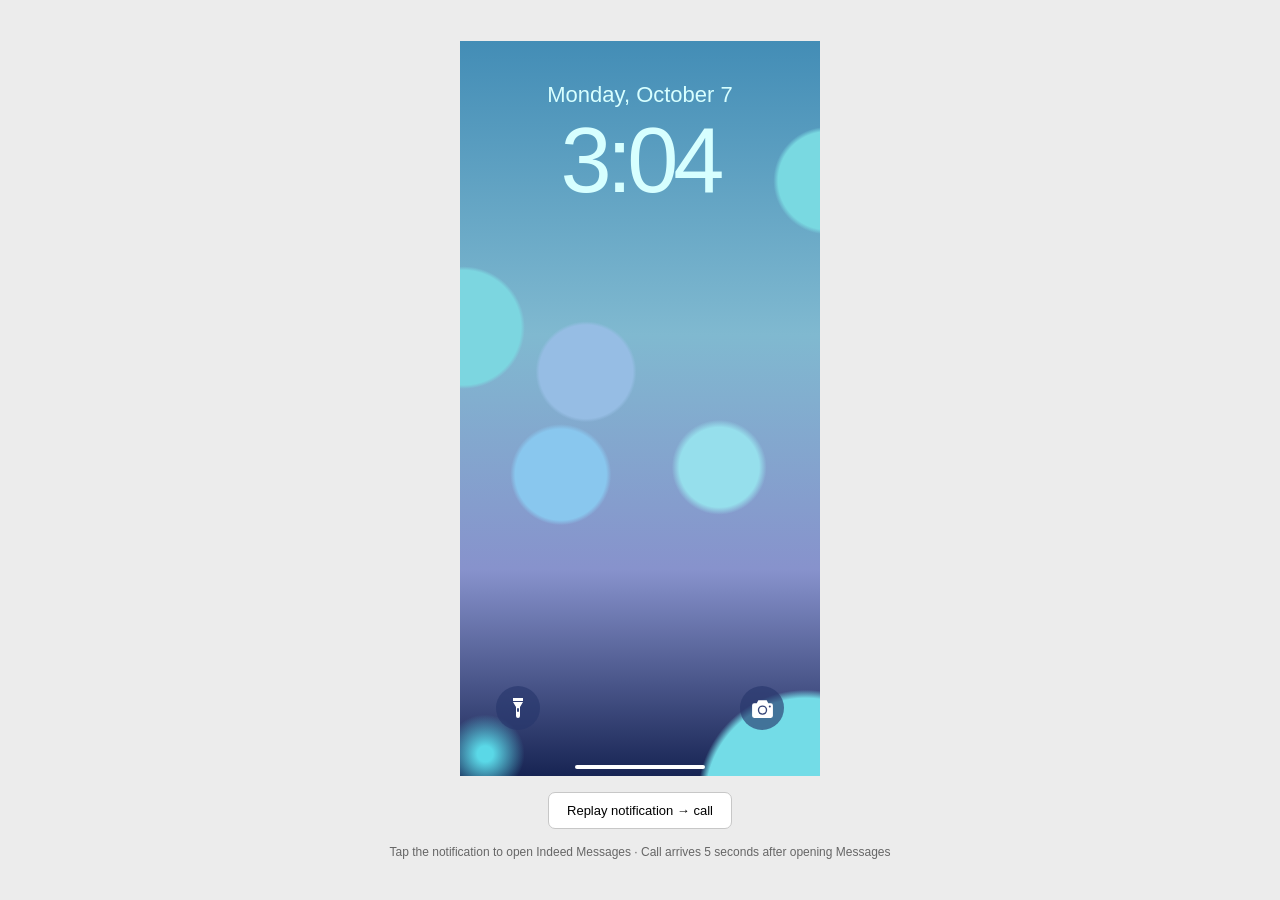
==== commit 653cd94c: "Remove mobile status bar time icons and notch across all states" ====
--- a/indeed-c2c-in-dradis/jobseeker-app.html
+++ b/indeed-c2c-in-dradis/jobseeker-app.html
@@ -1,3 +1,3 @@
 <!doctype html>
 <html lang="en"><head><meta charset="utf-8"><meta name="viewport" content="width=device-width,initial-scale=1"><title>Indeed — Jobseeker incoming call</title><link rel="stylesheet" href="jobseeker.css"><link rel="stylesheet" href="jobseeker-flow.css"></head>
-<body><main><div class="phone"><div class="screen"><div class="notch"><i></i><b></b></div><section id="lock" aria-label="Jobseeker lock screen"><div class="date">Monday, October 7</div><div class="time">3:04</div><button type="button" class="notification" hidden aria-label="Open employer message in Indeed"><div class="notification-heading"><span class="indeed-icon"><img src="assets/indeed-notification.svg" alt="Indeed"></span><strong>TIME SENSITIVE</strong></div><h1>You’re about to receive a call from an employer</h1><p>Haru will call you shortly about your server application.</p></button><div class="shortcuts"><span aria-label="Flashlight"><svg viewBox="0 0 24 24" aria-hidden="true"><path fill="currentColor" d="M7 2h10v3H7zm0 4h10l-3 5v9a2 2 0 0 1-4 0v-9z"/><rect x="11" y="12" width="2" height="4" rx="1" fill="#354578"/></svg></span><span aria-label="Camera"><svg viewBox="0 0 24 24" aria-hidden="true"><path fill="currentColor" d="M8 4h8l1.5 3H20a2 2 0 0 1 2 2v10a2 2 0 0 1-2 2H4a2 2 0 0 1-2-2V9a2 2 0 0 1 2-2h2.5z"/><circle cx="12" cy="13.5" r="4.5" fill="#354578"/><circle cx="12" cy="13.5" r="3.2" fill="currentColor"/><circle cx="19" cy="10" r="1" fill="#354578"/></svg></span></div></section><section id="messages" hidden aria-label="Indeed messaging"><div class="ios-status"><span>4:50</span><div><span class="cell-bars" aria-hidden="true"><i></i><i></i><i></i><i></i></span><svg class="" viewBox="0 0 24 24" fill="none" stroke="currentColor" stroke-width="1.5" stroke-linecap="round" stroke-linejoin="round" aria-hidden="true"><path d="M3 8c5-4 13-4 18 0M6 11c3.5-3 8.5-3 12 0m-9 3c2-1.5 4-1.5 6 0"/><circle cx="12" cy="17" r="1" fill="currentColor" stroke="none"/></svg><svg class="" viewBox="0 0 24 24" fill="none" stroke="currentColor" stroke-width="1.5" stroke-linecap="round" stroke-linejoin="round" aria-hidden="true"><rect x="2" y="7" width="18" height="10" rx="2"/><path d="M22 10v4"/><rect x="4" y="9" width="14" height="6" rx=".7" fill="currentColor" stroke="none"/></svg></div></div><div class="safari-address"><small>AA</small><span>messages.indeed.com</span><span>↻</span></div><div class="thread-header"><span aria-hidden="true">‹</span><div><strong>Server</strong><small>Haru</small></div><span aria-hidden="true">⋮</span></div><div class="thread-scroll" id="message-list"><p class="applied">You applied to this position on October 7.</p><div class="thread-day">MONDAY</div><div class="sender"><span class="sender-avatar"><img src="assets/haru-logo.svg" alt="Haru"></span><strong>Hiring team</strong><time>· 3:04 PM</time></div><div class="message-body"><p>Dear Oliver,</p><p>We’ll call you shortly through Indeed to talk about your application.</p></div><aside id="availability-prompt"><p>Can’t talk right now but still interested? Let the employer know.</p><div><button id="available-later" type="button">Can’t talk now, but interested</button><button id="unavailable" type="button">Not interested</button></div></aside></div><form id="message-form"><textarea id="message-input" aria-label="Write your message" placeholder="Write your message"></textarea><div class="composer-actions"><span class="attachment-icon" role="img" aria-label="Attachment"><svg viewBox="0 0 24 24" fill="none" stroke="currentColor" stroke-width="1.7" stroke-linecap="round" stroke-linejoin="round" aria-hidden="true"><path d="M8 7v10a4 4 0 0 0 8 0V6a3 3 0 0 0-6 0v11a1 1 0 0 0 2 0V7"/></svg></span><button type="submit">Send</button></div></form><div class="browser-toolbar" aria-label="Safari toolbar"><span aria-label="Back"><svg class="" viewBox="0 0 24 24" fill="none" stroke="currentColor" stroke-width="1.5" stroke-linecap="round" stroke-linejoin="round" aria-hidden="true"><path d="m14.5 5-7 7 7 7"/></svg></span><span class="disabled" aria-label="Forward"><svg class="" viewBox="0 0 24 24" fill="none" stroke="currentColor" stroke-width="1.5" stroke-linecap="round" stroke-linejoin="round" aria-hidden="true"><path d="m9.5 5 7 7-7 7"/></svg></span><span aria-label="Share"><svg class="" viewBox="0 0 24 24" fill="none" stroke="currentColor" stroke-width="1.5" stroke-linecap="round" stroke-linejoin="round" aria-hidden="true"><path d="M8 8H5v13h14V8h-3M12 15V2m-4 4 4-4 4 4"/></svg></span><span aria-label="Bookmarks"><svg class="" viewBox="0 0 24 24" fill="none" stroke="currentColor" stroke-width="1.5" stroke-linecap="round" stroke-linejoin="round" aria-hidden="true"><path d="M12 5c-3-2-6-2-10-1v16c4-1 7-1 10 1 3-2 6-2 10-1V4c-4-1-7-1-10 1Zm0 0v16"/></svg></span><span aria-label="Tabs"><svg class="" viewBox="0 0 24 24" fill="none" stroke="currentColor" stroke-width="1.5" stroke-linecap="round" stroke-linejoin="round" aria-hidden="true"><rect x="7" y="7" width="14" height="14" rx="2"/><path d="M16 7V3H3v13h4"/></svg></span></div></section><section id="incoming" hidden aria-label="Incoming employer call"><div class="ios-status"><span>4:50</span><div><span class="cell-bars" aria-hidden="true"><i></i><i></i><i></i><i></i></span><svg class="" viewBox="0 0 24 24" fill="none" stroke="currentColor" stroke-width="1.5" stroke-linecap="round" stroke-linejoin="round" aria-hidden="true"><path d="M3 8c5-4 13-4 18 0M6 11c3.5-3 8.5-3 12 0m-9 3c2-1.5 4-1.5 6 0"/><circle cx="12" cy="17" r="1" fill="currentColor" stroke="none"/></svg><svg class="" viewBox="0 0 24 24" fill="none" stroke="currentColor" stroke-width="1.5" stroke-linecap="round" stroke-linejoin="round" aria-hidden="true"><rect x="2" y="7" width="18" height="10" rx="2"/><path d="M22 10v4"/><rect x="4" y="9" width="14" height="6" rx=".7" fill="currentColor" stroke="none"/></svg></div></div><h2>Haru</h2><p id="phone-status" role="status">Incoming call</p><div class="avatar"><img src="assets/haru-logo.svg" alt="Haru"></div><div class="call-actions"><button id="decline" class="red" aria-label="Decline call"><svg viewBox="0 0 32 32" aria-hidden="true" focusable="false"><path fill="currentColor" d="M7.1 3.3c.7-.4 1.6-.2 2 .5l3.2 5.1c.4.7.4 1.5-.2 2.1l-2.2 2.2c1.9 3.8 4.9 6.8 8.7 8.7l2.2-2.2c.6-.6 1.4-.6 2.1-.2l5.1 3.2c.7.4.9 1.3.5 2l-1.6 3c-.6 1.1-1.8 1.7-3 1.4C13.4 27 5 18.6 2.9 8.1c-.3-1.2.3-2.4 1.4-3z"/></svg><small>Decline</small></button><button id="answer" class="green" aria-label="Accept call"><svg viewBox="0 0 32 32" aria-hidden="true" focusable="false"><path fill="currentColor" d="M7.1 3.3c.7-.4 1.6-.2 2 .5l3.2 5.1c.4.7.4 1.5-.2 2.1l-2.2 2.2c1.9 3.8 4.9 6.8 8.7 8.7l2.2-2.2c.6-.6 1.4-.6 2.1-.2l5.1 3.2c.7.4.9 1.3.5 2l-1.6 3c-.6 1.1-1.8 1.7-3 1.4C13.4 27 5 18.6 2.9 8.1c-.3-1.2.3-2.4 1.4-3z"/></svg><small>Accept</small></button></div><div class="connected-controls" hidden><button id="call-camera" aria-label="Turn camera on" aria-pressed="false"><svg viewBox="0 0 24 24" fill="none" stroke="currentColor" stroke-width="1.8" stroke-linecap="round" stroke-linejoin="round" aria-hidden="true"><rect x="2" y="6" width="13" height="12" rx="2"/><path d="m15 10 7-4v12l-7-4"/></svg><small>Camera</small></button><button id="call-microphone" aria-label="Mute microphone" aria-pressed="false"><svg viewBox="0 0 24 24" fill="none" stroke="currentColor" stroke-width="1.8" stroke-linecap="round" stroke-linejoin="round" aria-hidden="true"><rect x="9" y="2" width="6" height="13" rx="3"/><path d="M5 10v2a7 7 0 0 0 14 0v-2m-7 9v3m-4 0h8"/></svg><small>Mute</small></button><button id="call-speaker" aria-label="Turn speakerphone on" aria-pressed="false"><svg viewBox="0 0 24 24" fill="none" stroke="currentColor" stroke-width="1.8" stroke-linecap="round" stroke-linejoin="round" aria-hidden="true"><path d="M3 9h4l5-5v16l-5-5H3zm13-1a6 6 0 0 1 0 8m3-11a10 10 0 0 1 0 14"/></svg><small>Speaker</small></button><button id="call-end" aria-label="End call"><svg viewBox="0 0 24 24" fill="none" stroke="currentColor" stroke-width="1.8" stroke-linecap="round" stroke-linejoin="round" aria-hidden="true"><path d="M3 14c5-5 13-5 18 0l-2 4-4-2v-3H9v3l-4 2z"/></svg><small>End</small></button></div></section><section id="interest-prompt" hidden aria-label="Interest after declining"><div class="interest-card"><img src="assets/haru-logo.svg" alt="Haru"><h2>Are you still interested in talking with Haru?</h2><p>Let the employer know if you’d still like to connect.</p><button id="still-interested">Yes, I’m still interested</button><button id="not-interested">No</button></div></section><div id="interest-confirmation" role="status" aria-live="polite" hidden></div><div class="home-bar"></div></div></div><button id="replay">Replay notification → call</button><p class="demo-label">Tap the notification to open Indeed Messages · Call arrives 5 seconds after opening Messages</p></main><script src="jobseeker-flow.js"></script></body></html>
+<body><main><div class="phone"><div class="screen"><section id="lock" aria-label="Jobseeker lock screen"><div class="date">Monday, October 7</div><div class="time">3:04</div><button type="button" class="notification" hidden aria-label="Open employer message in Indeed"><div class="notification-heading"><span class="indeed-icon"><img src="assets/indeed-notification.svg" alt="Indeed"></span><strong>TIME SENSITIVE</strong></div><h1>You’re about to receive a call from an employer</h1><p>Haru will call you shortly about your server application.</p></button><div class="shortcuts"><span aria-label="Flashlight"><svg viewBox="0 0 24 24" aria-hidden="true"><path fill="currentColor" d="M7 2h10v3H7zm0 4h10l-3 5v9a2 2 0 0 1-4 0v-9z"/><rect x="11" y="12" width="2" height="4" rx="1" fill="#354578"/></svg></span><span aria-label="Camera"><svg viewBox="0 0 24 24" aria-hidden="true"><path fill="currentColor" d="M8 4h8l1.5 3H20a2 2 0 0 1 2 2v10a2 2 0 0 1-2 2H4a2 2 0 0 1-2-2V9a2 2 0 0 1 2-2h2.5z"/><circle cx="12" cy="13.5" r="4.5" fill="#354578"/><circle cx="12" cy="13.5" r="3.2" fill="currentColor"/><circle cx="19" cy="10" r="1" fill="#354578"/></svg></span></div></section><section id="messages" hidden aria-label="Indeed messaging"><div class="safari-address"><small>AA</small><span>messages.indeed.com</span><span>↻</span></div><div class="thread-header"><span aria-hidden="true">‹</span><div><strong>Server</strong><small>Haru</small></div><span aria-hidden="true">⋮</span></div><div class="thread-scroll" id="message-list"><p class="applied">You applied to this position on October 7.</p><div class="thread-day">MONDAY</div><div class="sender"><span class="sender-avatar"><img src="assets/haru-logo.svg" alt="Haru"></span><strong>Hiring team</strong><time>· 3:04 PM</time></div><div class="message-body"><p>Dear Oliver,</p><p>We’ll call you shortly through Indeed to talk about your application.</p></div><aside id="availability-prompt"><p>Can’t talk right now but still interested? Let the employer know.</p><div><button id="available-later" type="button">Can’t talk now, but interested</button><button id="unavailable" type="button">Not interested</button></div></aside></div><form id="message-form"><textarea id="message-input" aria-label="Write your message" placeholder="Write your message"></textarea><div class="composer-actions"><span class="attachment-icon" role="img" aria-label="Attachment"><svg viewBox="0 0 24 24" fill="none" stroke="currentColor" stroke-width="1.7" stroke-linecap="round" stroke-linejoin="round" aria-hidden="true"><path d="M8 7v10a4 4 0 0 0 8 0V6a3 3 0 0 0-6 0v11a1 1 0 0 0 2 0V7"/></svg></span><button type="submit">Send</button></div></form><div class="browser-toolbar" aria-label="Safari toolbar"><span aria-label="Back"><svg class="" viewBox="0 0 24 24" fill="none" stroke="currentColor" stroke-width="1.5" stroke-linecap="round" stroke-linejoin="round" aria-hidden="true"><path d="m14.5 5-7 7 7 7"/></svg></span><span class="disabled" aria-label="Forward"><svg class="" viewBox="0 0 24 24" fill="none" stroke="currentColor" stroke-width="1.5" stroke-linecap="round" stroke-linejoin="round" aria-hidden="true"><path d="m9.5 5 7 7-7 7"/></svg></span><span aria-label="Share"><svg class="" viewBox="0 0 24 24" fill="none" stroke="currentColor" stroke-width="1.5" stroke-linecap="round" stroke-linejoin="round" aria-hidden="true"><path d="M8 8H5v13h14V8h-3M12 15V2m-4 4 4-4 4 4"/></svg></span><span aria-label="Bookmarks"><svg class="" viewBox="0 0 24 24" fill="none" stroke="currentColor" stroke-width="1.5" stroke-linecap="round" stroke-linejoin="round" aria-hidden="true"><path d="M12 5c-3-2-6-2-10-1v16c4-1 7-1 10 1 3-2 6-2 10-1V4c-4-1-7-1-10 1Zm0 0v16"/></svg></span><span aria-label="Tabs"><svg class="" viewBox="0 0 24 24" fill="none" stroke="currentColor" stroke-width="1.5" stroke-linecap="round" stroke-linejoin="round" aria-hidden="true"><rect x="7" y="7" width="14" height="14" rx="2"/><path d="M16 7V3H3v13h4"/></svg></span></div></section><section id="incoming" hidden aria-label="Incoming employer call"><h2>Haru</h2><p id="phone-status" role="status">Incoming call</p><div class="avatar"><img src="assets/haru-logo.svg" alt="Haru"></div><div class="call-actions"><button id="decline" class="red" aria-label="Decline call"><svg viewBox="0 0 32 32" aria-hidden="true" focusable="false"><path fill="currentColor" d="M7.1 3.3c.7-.4 1.6-.2 2 .5l3.2 5.1c.4.7.4 1.5-.2 2.1l-2.2 2.2c1.9 3.8 4.9 6.8 8.7 8.7l2.2-2.2c.6-.6 1.4-.6 2.1-.2l5.1 3.2c.7.4.9 1.3.5 2l-1.6 3c-.6 1.1-1.8 1.7-3 1.4C13.4 27 5 18.6 2.9 8.1c-.3-1.2.3-2.4 1.4-3z"/></svg><small>Decline</small></button><button id="answer" class="green" aria-label="Accept call"><svg viewBox="0 0 32 32" aria-hidden="true" focusable="false"><path fill="currentColor" d="M7.1 3.3c.7-.4 1.6-.2 2 .5l3.2 5.1c.4.7.4 1.5-.2 2.1l-2.2 2.2c1.9 3.8 4.9 6.8 8.7 8.7l2.2-2.2c.6-.6 1.4-.6 2.1-.2l5.1 3.2c.7.4.9 1.3.5 2l-1.6 3c-.6 1.1-1.8 1.7-3 1.4C13.4 27 5 18.6 2.9 8.1c-.3-1.2.3-2.4 1.4-3z"/></svg><small>Accept</small></button></div><div class="connected-controls" hidden><button id="call-camera" aria-label="Turn camera on" aria-pressed="false"><svg viewBox="0 0 24 24" fill="none" stroke="currentColor" stroke-width="1.8" stroke-linecap="round" stroke-linejoin="round" aria-hidden="true"><rect x="2" y="6" width="13" height="12" rx="2"/><path d="m15 10 7-4v12l-7-4"/></svg><small>Camera</small></button><button id="call-microphone" aria-label="Mute microphone" aria-pressed="false"><svg viewBox="0 0 24 24" fill="none" stroke="currentColor" stroke-width="1.8" stroke-linecap="round" stroke-linejoin="round" aria-hidden="true"><rect x="9" y="2" width="6" height="13" rx="3"/><path d="M5 10v2a7 7 0 0 0 14 0v-2m-7 9v3m-4 0h8"/></svg><small>Mute</small></button><button id="call-speaker" aria-label="Turn speakerphone on" aria-pressed="false"><svg viewBox="0 0 24 24" fill="none" stroke="currentColor" stroke-width="1.8" stroke-linecap="round" stroke-linejoin="round" aria-hidden="true"><path d="M3 9h4l5-5v16l-5-5H3zm13-1a6 6 0 0 1 0 8m3-11a10 10 0 0 1 0 14"/></svg><small>Speaker</small></button><button id="call-end" aria-label="End call"><svg viewBox="0 0 24 24" fill="none" stroke="currentColor" stroke-width="1.8" stroke-linecap="round" stroke-linejoin="round" aria-hidden="true"><path d="M3 14c5-5 13-5 18 0l-2 4-4-2v-3H9v3l-4 2z"/></svg><small>End</small></button></div></section><section id="interest-prompt" hidden aria-label="Interest after declining"><div class="interest-card"><img src="assets/haru-logo.svg" alt="Haru"><h2>Are you still interested in talking with Haru?</h2><p>Let the employer know if you’d still like to connect.</p><button id="still-interested">Yes, I’m still interested</button><button id="not-interested">No</button></div></section><div id="interest-confirmation" role="status" aria-live="polite" hidden></div><div class="home-bar"></div></div></div><button id="replay">Replay notification → call</button><p class="demo-label">Tap the notification to open Indeed Messages · Call arrives 5 seconds after opening Messages</p></main><script src="jobseeker-flow.js"></script></body></html>
--- a/indeed-c2c-in-dradis/jobseeker.css
+++ b/indeed-c2c-in-dradis/jobseeker.css
@@ -5,3 +5,8 @@
 .shortcuts svg{display:block;width:25px;height:25px}.shortcuts span:first-child svg{width:24px;height:28px}
 
 .indeed-icon{display:inline-flex;align-items:center;justify-content:center;flex-shrink:0}.indeed-icon img{display:block;width:17px;height:21px;object-fit:contain}
+
+/* Frameless, square-edged phone preview. */
+.phone{padding:0;border:0;border-radius:0;background:transparent;box-shadow:none}.screen{border-radius:0}
+
+.notch{display:none}
--- a/indeed-c2c-in-dradis/jobseeker-flow.css
+++ b/indeed-c2c-in-dradis/jobseeker-flow.css
@@ -29,3 +29,10 @@
 .sent-message.system-confirmation{margin:16px 0;padding:13px 14px;background:#f3f2f1;border-radius:7px;text-align:center;color:#595959;font-size:12px;line-height:1.5}
 
 .sent-message.system-confirmation{background:#eef4ff;border:1px solid #d3e1fc;color:#2d2d2d}
+
+.scheduling-message{margin:20px 0 12px}.schedule-body{margin:8px 0 0 28px;font-size:12px;line-height:1.5;color:#444}.schedule-body>p{margin:0 0 10px}.schedule-details{color:#767676;font-size:10px}.schedule-day{margin-top:17px}.schedule-day h3{font-size:11px;font-weight:600;margin:0 0 8px}.schedule-slots{display:flex;flex-wrap:wrap;gap:7px}.schedule-slots button{background:#f0f5ff;border:1px solid #b4c9ed;border-radius:20px;color:#003a9b;font:600 11px Arial;padding:9px 13px;cursor:pointer}.schedule-slots button:focus-visible{outline:2px solid #003a9b;outline-offset:2px}.schedule-slots button[aria-pressed=true]{background:#003a9b;color:white}.schedule-slots button:disabled:not([aria-pressed=true]){opacity:.5;cursor:default}
+
+.thread-scroll{padding-bottom:28px;scroll-padding-bottom:28px}.thread-scroll>.system-confirmation:last-child{margin-bottom:10px}
+
+/* Remove device hardware and status chrome from all states. */
+.screen .notch,.screen .ios-status{display:none!important}
